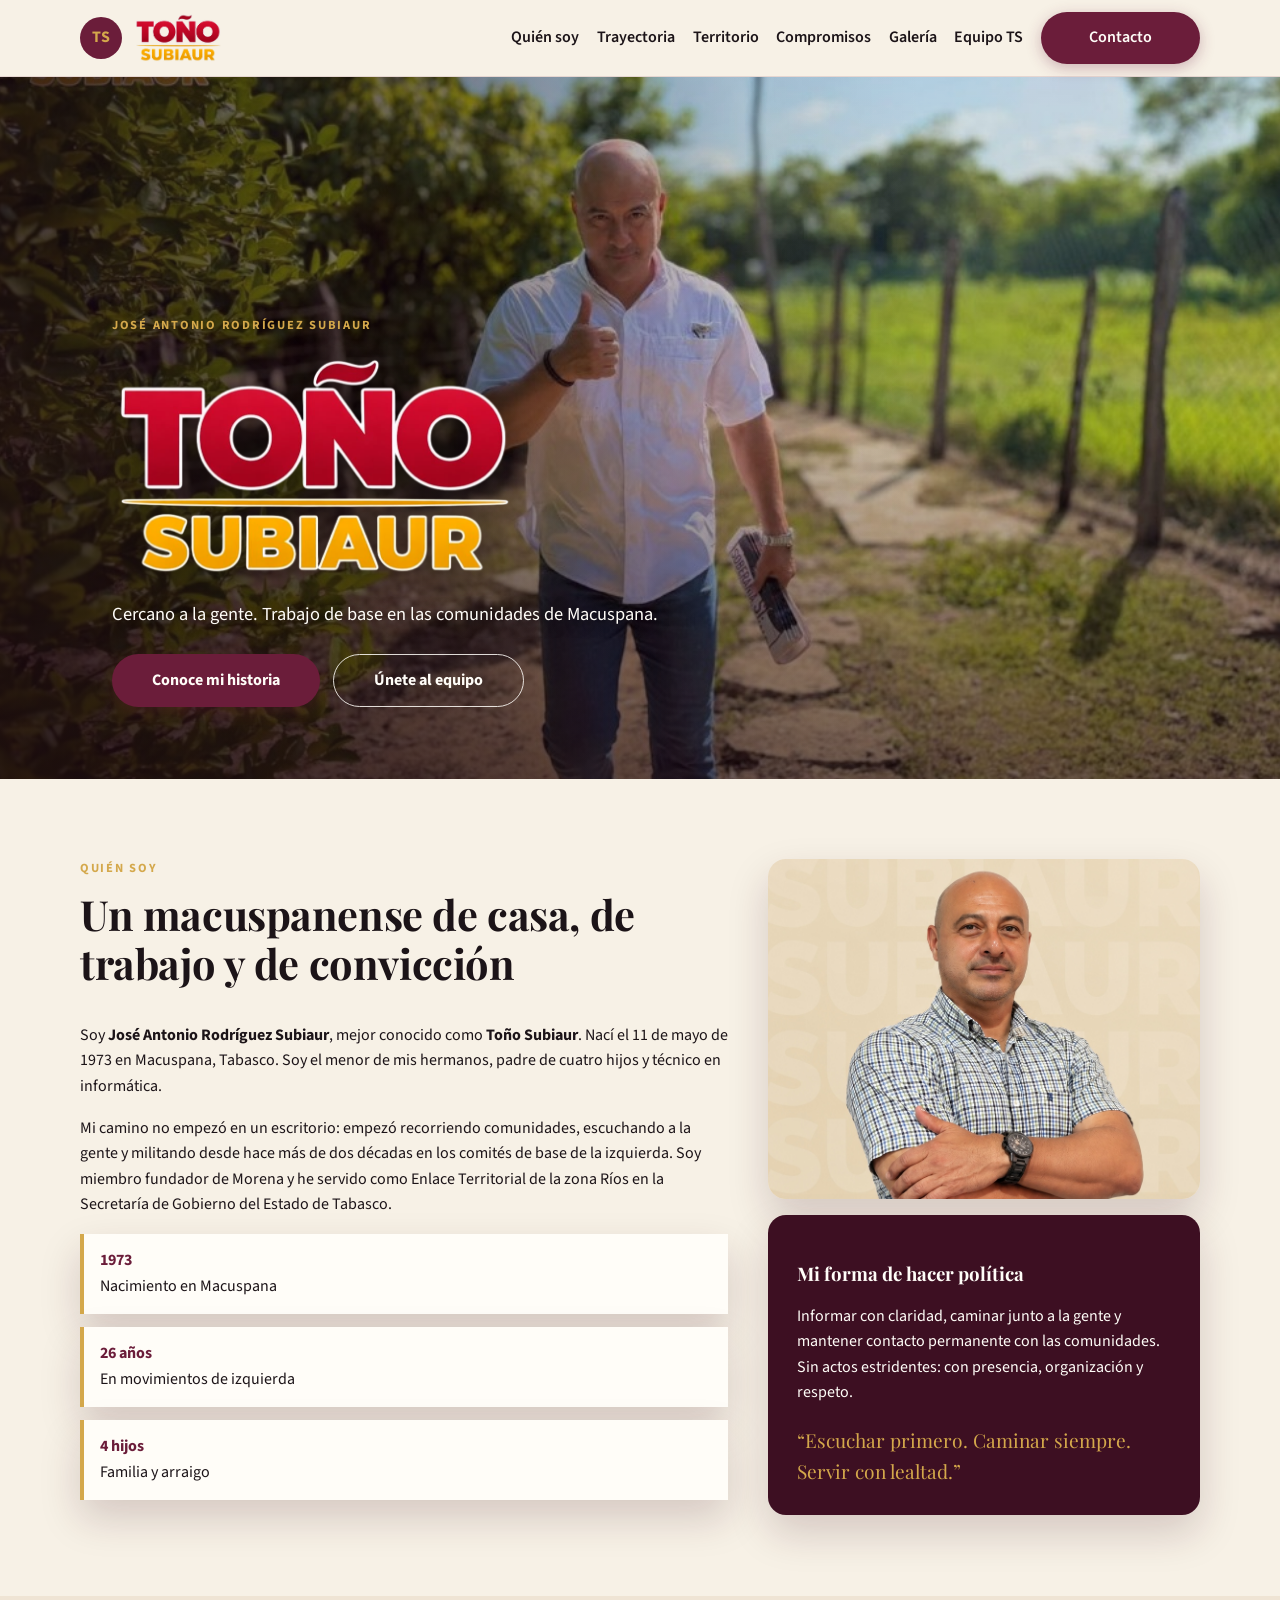
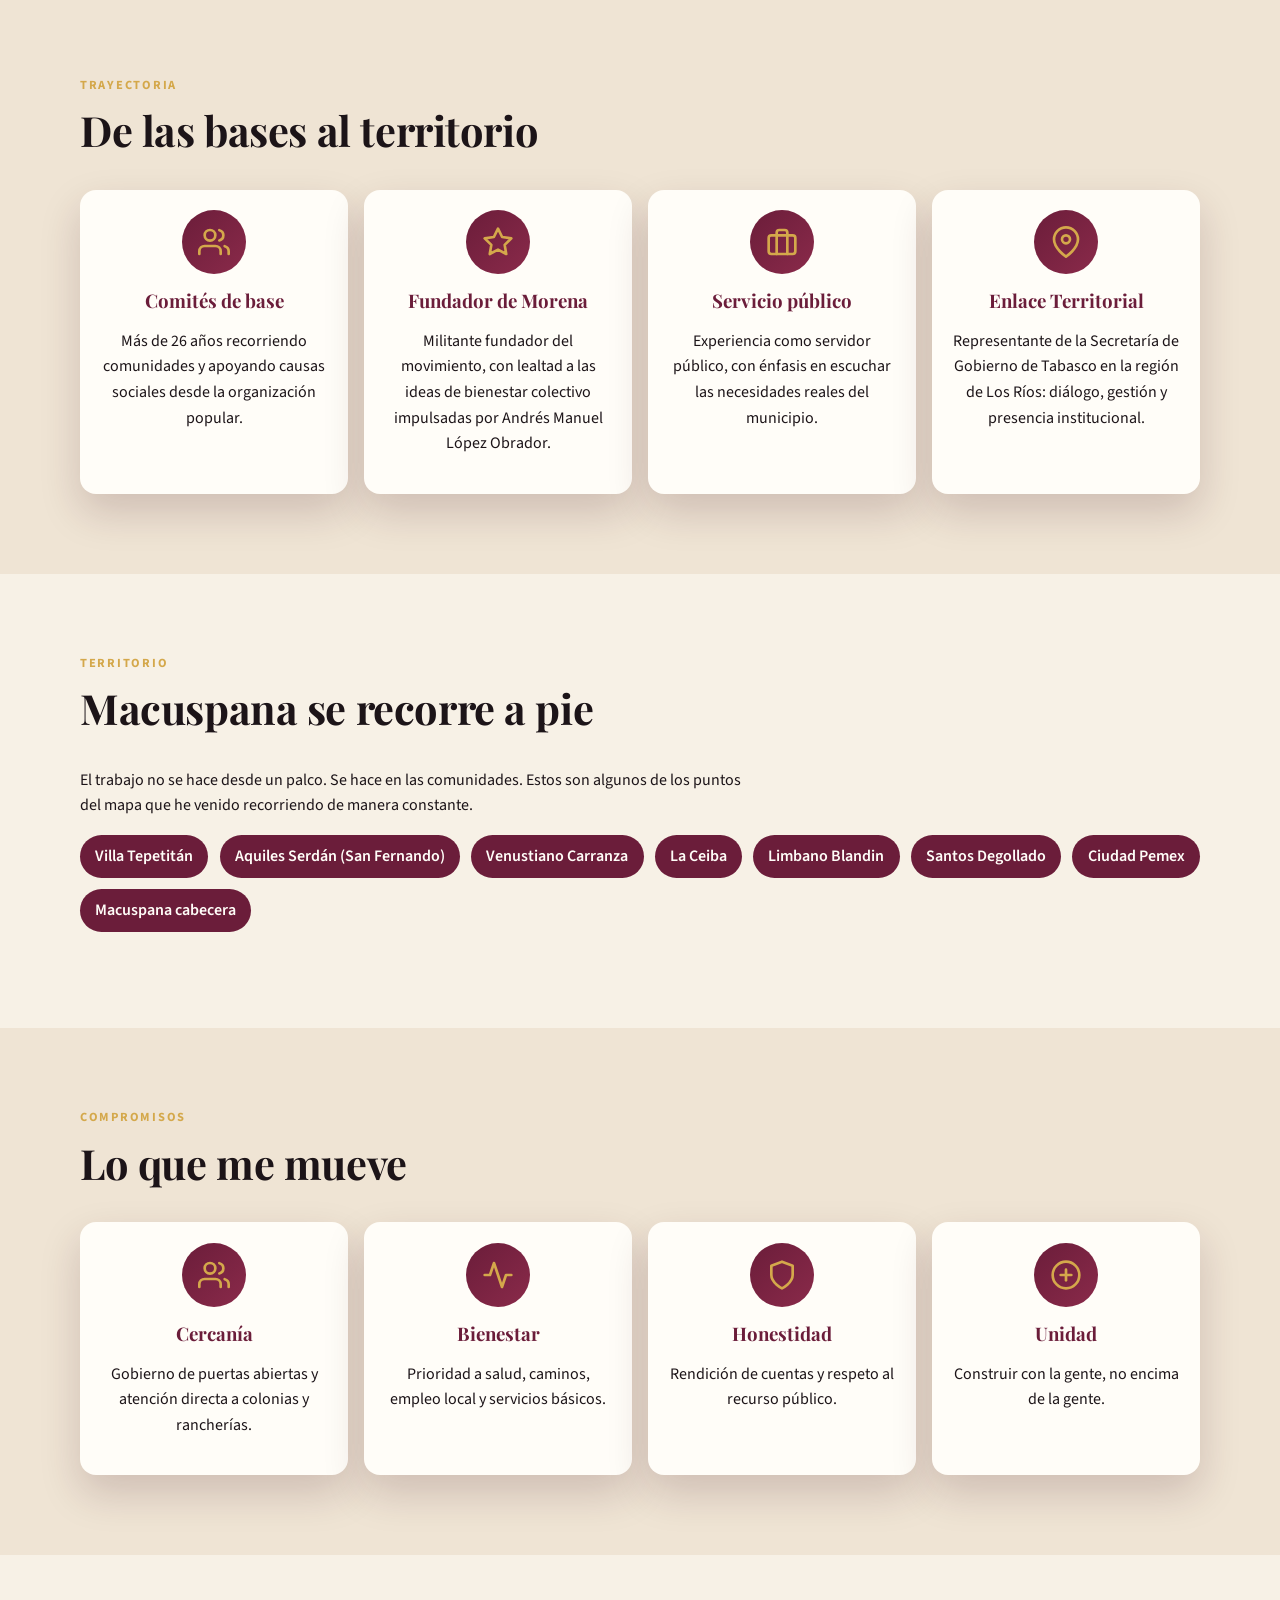
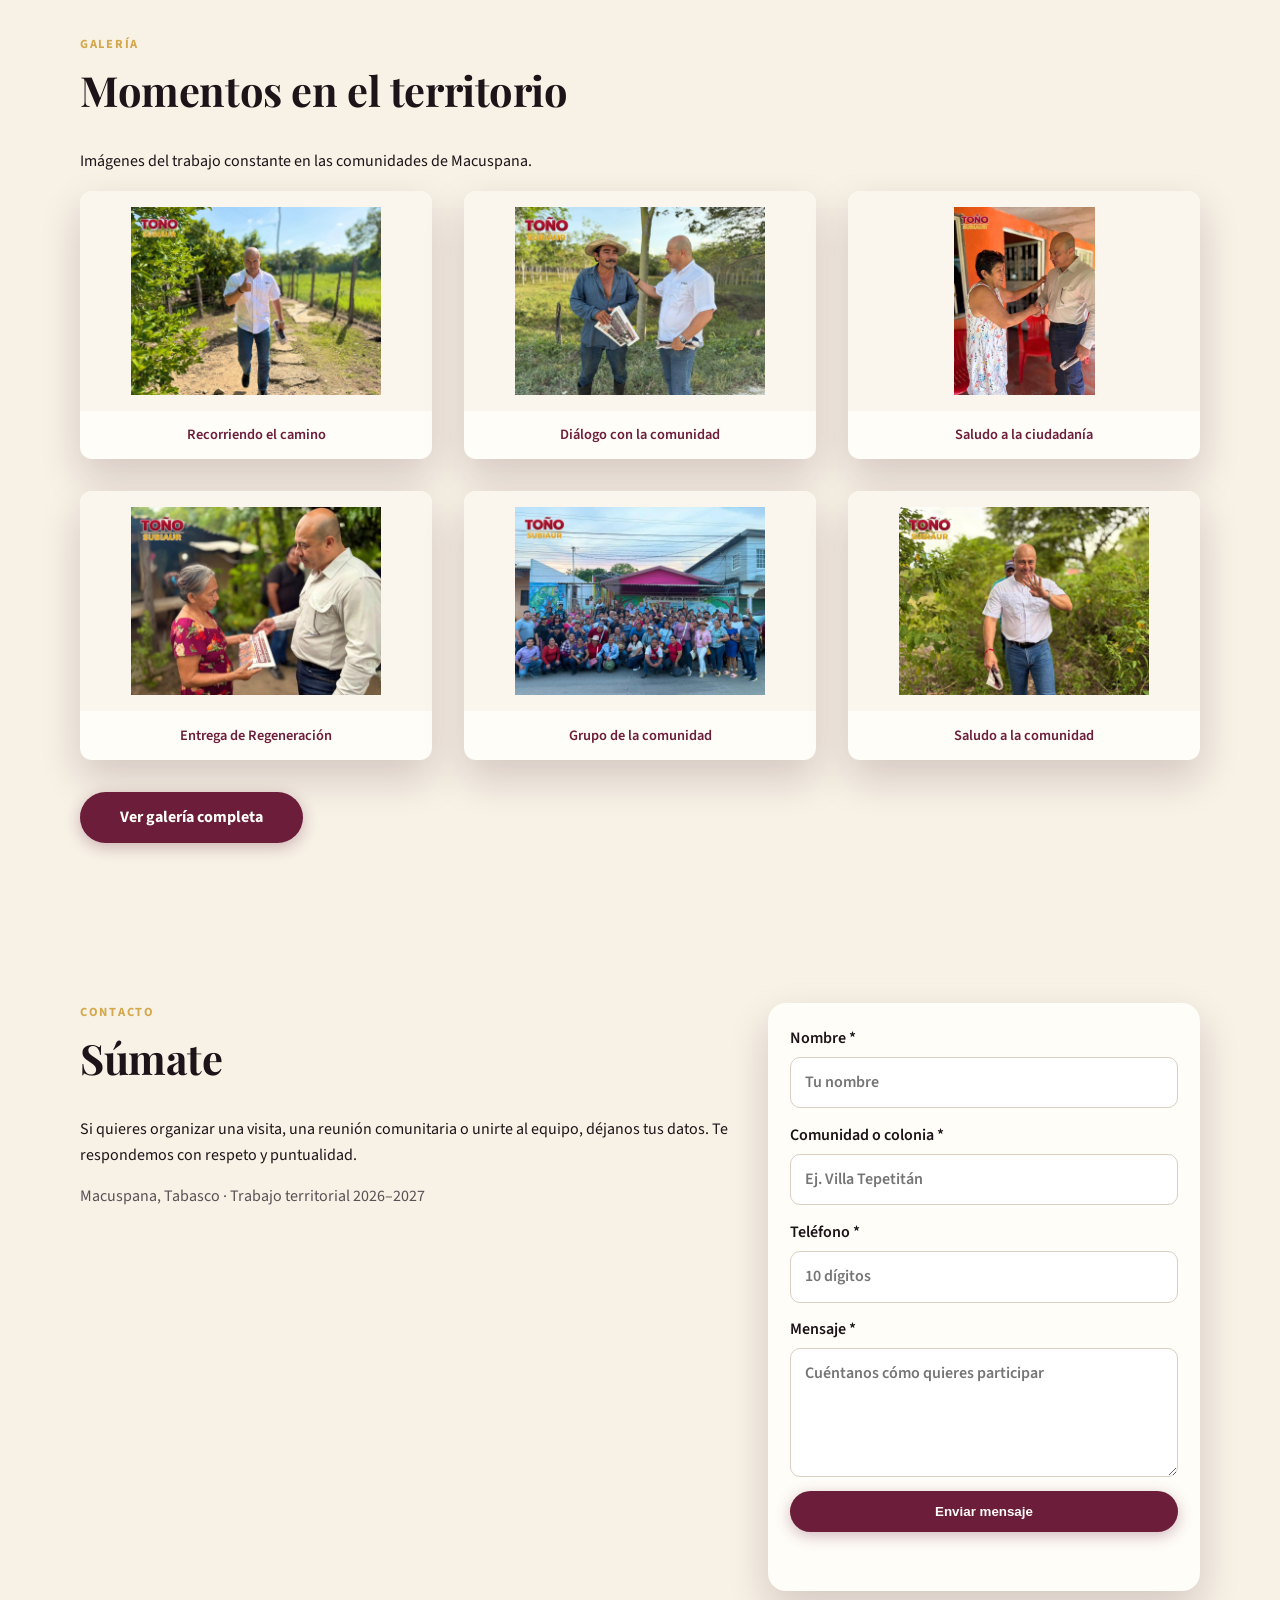
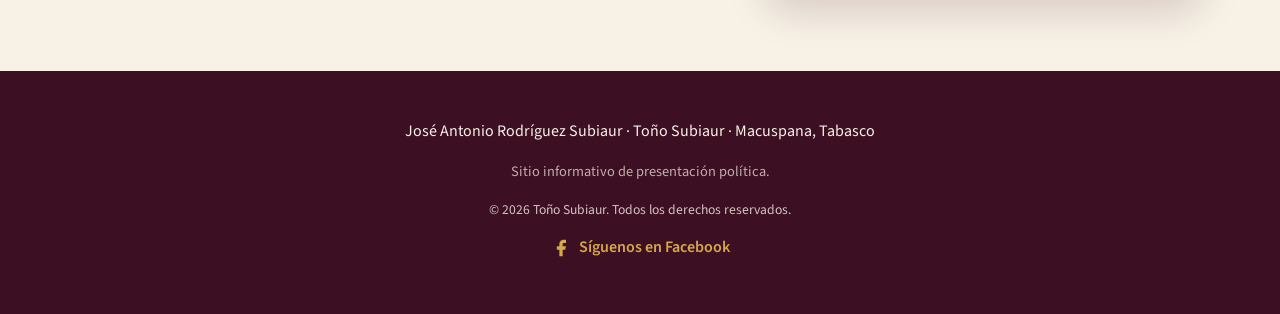
==== index.html @ cbe30190 "Primer commit" ====
<!DOCTYPE html>
<html lang="es">
  <head>
    <meta charset="UTF-8" />
    <meta name="viewport" content="width=device-width, initial-scale=1.0" />
    <title>Toño Subiaur | José Antonio Rodríguez Subiaur</title>
    <meta
      name="description"
      content="Sitio de José Antonio Rodríguez Subiaur, Toño Subiaur. Trabajo territorial en Macuspana, Tabasco."
    />
    <link rel="icon" type="image/png" href="img/logo-tono-subiaur.png" />
    <link rel="stylesheet" href="css/styles.css" />
    <link rel="preconnect" href="https://fonts.googleapis.com" />
    <link rel="preconnect" href="https://fonts.gstatic.com" crossorigin />
    <link
      href="https://fonts.googleapis.com/css2?family=Playfair+Display:wght@600;700&family=Source+Sans+3:wght@400;500;600;700&display=swap"
      rel="stylesheet"
    />
  </head>
  <body>
    <header class="site-header" id="inicio">
      <nav class="nav">
        <a class="brand" href="#inicio">
          <span class="brand-mark">TS</span>
          <span class="brand-text">
            <img src="img/logo-tono-subiaur.png" alt="Toño Subiaur" class="brand-logo" />
          </span>
        </a>
        <button class="nav-toggle" type="button" aria-label="Abrir menú" aria-expanded="false">
          <span></span>
          <span></span>
          <span></span>
        </button>
        <ul class="nav-links">
          <li><a href="#quien-soy">Quién soy</a></li>
          <li><a href="#trayectoria">Trayectoria</a></li>
          <li><a href="#territorio">Territorio</a></li>
          <li><a href="#compromisos">Compromisos</a></li>
          <li><a href="galeria.html">Galería</a></li>
          <li><a href="equipo.html">Equipo TS</a></li>
          <li><a class="btn-nav" href="#contacto">Contacto</a></li>
        </ul>
      </nav>
    </header>

    <section class="banner" aria-label="Banner principal">
      <img
        class="banner-image"
        src="img/banner-tono-subiaur.jpg"
        alt="Toño Subiaur con un ciudadano durante un recorrido en Macuspana"
      />
      <div class="banner-overlay"></div>
      <div class="banner-content fade-in">
        <p class="eyebrow">José Antonio Rodríguez Subiaur</p>
        <img src="img/logo-tono-subiaur.png" alt="Toño Subiaur" class="banner-logo" />
        <p class="banner-lead">
          Cercano a la gente. Trabajo de base en las comunidades de Macuspana.
        </p>
        <div class="banner-actions">
          <a class="btn primary" href="#quien-soy">Conoce mi historia</a>
          <a class="btn ghost" href="#contacto">Únete al equipo</a>
        </div>
      </div>
    </section>

    <main>
      <section class="section" id="quien-soy">
        <div class="container split fade-in">
          <div>
            <p class="eyebrow">Quién soy</p>
            <h2>Un macuspanense de casa, de trabajo y de convicción</h2>
            <p>
              Soy <strong>José Antonio Rodríguez Subiaur</strong>, mejor conocido
              como <strong>Toño Subiaur</strong>. Nací el 11 de mayo de 1973 en
              Macuspana, Tabasco. Soy el menor de mis hermanos, padre de cuatro
              hijos y técnico en informática.
            </p>
            <p>
              Mi camino no empezó en un escritorio: empezó recorriendo
              comunidades, escuchando a la gente y militando desde hace más de
              dos décadas en los comités de base de la izquierda. Soy miembro
              fundador de Morena y he servido como Enlace Territorial de la zona
              Ríos en la Secretaría de Gobierno del Estado de Tabasco.
            </p>
            <ul class="facts">
              <li><span>1973</span> Nacimiento en Macuspana</li>
              <li><span>26 años</span> En movimientos de izquierda</li>
              <li><span>4 hijos</span> Familia y arraigo</li>
            </ul>
          </div>
          <aside class="profile-side">
            <img
              class="portrait"
              src="img/tono-subiaur-retrato.jpg"
              alt="José Antonio Rodríguez Subiaur, Toño Subiaur"
            />
            <div class="card highlight">
              <h3>Mi forma de hacer política</h3>
              <p>
                Informar con claridad, caminar junto a la gente y mantener
                contacto permanente con las comunidades. Sin actos estridentes:
                con presencia, organización y respeto.
              </p>
              <blockquote>
                “Escuchar primero. Caminar siempre. Servir con lealtad.”
              </blockquote>
            </div>
          </aside>
        </div>
      </section>

      <section class="section alt" id="trayectoria">
        <div class="container fade-in">
          <p class="eyebrow">Trayectoria</p>
          <h2>De las bases al territorio</h2>
          <div class="timeline">
            <article>
              <div class="card-icon">
                <svg width="48" height="48" viewBox="0 0 24 24" fill="none" stroke="currentColor" stroke-width="2" stroke-linecap="round" stroke-linejoin="round">
                  <path d="M17 21v-2a4 4 0 0 0-4-4H5a4 4 0 0 0-4 4v2"></path>
                  <circle cx="9" cy="7" r="4"></circle>
                  <path d="M23 21v-2a4 4 0 0 0-3-3.87"></path>
                  <path d="M16 3.13a4 4 0 0 1 0 7.75"></path>
                </svg>
              </div>
              <h3>Comités de base</h3>
              <p>
                Más de 26 años recorriendo comunidades y apoyando causas
                sociales desde la organización popular.
              </p>
            </article>
            <article>
              <div class="card-icon">
                <svg width="48" height="48" viewBox="0 0 24 24" fill="none" stroke="currentColor" stroke-width="2" stroke-linecap="round" stroke-linejoin="round">
                  <path d="M12 2l3.09 6.26L22 9.27l-5 4.87 1.18 6.88L12 17.77l-6.18 3.25L7 14.14 2 9.27l6.91-1.01L12 2z"></path>
                </svg>
              </div>
              <h3>Fundador de Morena</h3>
              <p>
                Militante fundador del movimiento, con lealtad a las ideas de
                bienestar colectivo impulsadas por Andrés Manuel López Obrador.
              </p>
            </article>
            <article>
              <div class="card-icon">
                <svg width="48" height="48" viewBox="0 0 24 24" fill="none" stroke="currentColor" stroke-width="2" stroke-linecap="round" stroke-linejoin="round">
                  <rect x="2" y="7" width="20" height="14" rx="2" ry="2"></rect>
                  <path d="M16 21V5a2 2 0 0 0-2-2h-4a2 2 0 0 0-2 2v16"></path>
                </svg>
              </div>
              <h3>Servicio público</h3>
              <p>
                Experiencia como servidor público, con énfasis en escuchar las
                necesidades reales del municipio.
              </p>
            </article>
            <article>
              <div class="card-icon">
                <svg width="48" height="48" viewBox="0 0 24 24" fill="none" stroke="currentColor" stroke-width="2" stroke-linecap="round" stroke-linejoin="round">
                  <path d="M21 10c0 7-9 13-9 13s-9-6-9-13a9 9 0 0 1 18 0z"></path>
                  <circle cx="12" cy="10" r="3"></circle>
                </svg>
              </div>
              <h3>Enlace Territorial</h3>
              <p>
                Representante de la Secretaría de Gobierno de Tabasco en la
                región de Los Ríos: diálogo, gestión y presencia institucional.
              </p>
            </article>
          </div>
        </div>
      </section>

      <section class="section" id="territorio">
        <div class="container fade-in">
          <p class="eyebrow">Territorio</p>
          <h2>Macuspana se recorre a pie</h2>
          <p class="section-lead">
            El trabajo no se hace desde un palco. Se hace en las comunidades.
            Estos son algunos de los puntos del mapa que he venido recorriendo
            de manera constante.
          </p>
          <ul class="places" id="places"></ul>
        </div>
      </section>

      <section class="section alt" id="compromisos">
        <div class="container fade-in">
          <p class="eyebrow">Compromisos</p>
          <h2>Lo que me mueve</h2>
          <div class="cards">
            <article>
              <div class="card-icon">
                <svg width="48" height="48" viewBox="0 0 24 24" fill="none" stroke="currentColor" stroke-width="2" stroke-linecap="round" stroke-linejoin="round">
                  <path d="M17 21v-2a4 4 0 0 0-4-4H5a4 4 0 0 0-4 4v2"></path>
                  <circle cx="9" cy="7" r="4"></circle>
                  <path d="M23 21v-2a4 4 0 0 0-3-3.87"></path>
                  <path d="M16 3.13a4 4 0 0 1 0 7.75"></path>
                </svg>
              </div>
              <h3>Cercanía</h3>
              <p>Gobierno de puertas abiertas y atención directa a colonias y rancherías.</p>
            </article>
            <article>
              <div class="card-icon">
                <svg width="48" height="48" viewBox="0 0 24 24" fill="none" stroke="currentColor" stroke-width="2" stroke-linecap="round" stroke-linejoin="round">
                  <path d="M22 12h-4l-3 9L9 3l-3 9H2"></path>
                </svg>
              </div>
              <h3>Bienestar</h3>
              <p>Prioridad a salud, caminos, empleo local y servicios básicos.</p>
            </article>
            <article>
              <div class="card-icon">
                <svg width="48" height="48" viewBox="0 0 24 24" fill="none" stroke="currentColor" stroke-width="2" stroke-linecap="round" stroke-linejoin="round">
                  <path d="M12 22s8-4 8-10V5l-8-3-8 3v7c0 6 8 10 8 10z"></path>
                </svg>
              </div>
              <h3>Honestidad</h3>
              <p>Rendición de cuentas y respeto al recurso público.</p>
            </article>
            <article>
              <div class="card-icon">
                <svg width="48" height="48" viewBox="0 0 24 24" fill="none" stroke="currentColor" stroke-width="2" stroke-linecap="round" stroke-linejoin="round">
                  <circle cx="12" cy="12" r="10"></circle>
                  <path d="M12 8v8"></path>
                  <path d="M8 12h8"></path>
                </svg>
              </div>
              <h3>Unidad</h3>
              <p>Construir con la gente, no encima de la gente.</p>
            </article>
          </div>
        </div>
      </section>

      <section class="section" id="galeria">
        <div class="container fade-in">
          <p class="eyebrow">Galería</p>
          <h2>Momentos en el territorio</h2>
          <p class="section-lead">
            Imágenes del trabajo constante en las comunidades de Macuspana.
          </p>
          <div class="gallery-grid gallery-preview">
            <figure class="gallery-item">
              <img src="img/recorrido-camino.jpg" alt="Toño Subiaur recorriendo camino en comunidad" />
              <figcaption>Recorriendo el camino</figcaption>
            </figure>
            <figure class="gallery-item">
              <img src="img/dialogo-comunidad.jpg" alt="Toño Subiaur en diálogo con un ciudadano" />
              <figcaption>Diálogo con la comunidad</figcaption>
            </figure>
            <figure class="gallery-item">
              <img src="img/saludo-ciudadana.jpg" alt="Toño Subiaur saludando a una ciudadana" />
              <figcaption>Saludo a la ciudadanía</figcaption>
            </figure>
            <figure class="gallery-item">
              <img src="img/entrega-regeneracion.jpg" alt="Toño Subiaur entregando revista Regeneración" />
              <figcaption>Entrega de Regeneración</figcaption>
            </figure>
            <figure class="gallery-item">
              <img src="img/grupo-comunidad.jpg" alt="Grupo de la comunidad posando juntos" />
              <figcaption>Grupo de la comunidad</figcaption>
            </figure>
            <figure class="gallery-item">
              <img src="img/saludo-comunidad.jpg" alt="Toño Subiaur saludando a la comunidad" />
              <figcaption>Saludo a la comunidad</figcaption>
            </figure>
          </div>
          <a class="btn primary gallery-btn" href="galeria.html">Ver galería completa</a>
        </div>
      </section>

      <section class="section contact" id="contacto">
        <div class="container split">
          <div>
            <p class="eyebrow">Contacto</p>
            <h2>Súmate</h2>
            <p>
              Si quieres organizar una visita, una reunión comunitaria o unirte
              al equipo, déjanos tus datos. Te respondemos con respeto y
              puntualidad.
            </p>
            <p class="note">Macuspana, Tabasco · Trabajo territorial 2026–2027</p>
          </div>
          <form id="contact-form" action="https://formspree.io/f/xvkoebll" method="POST" novalidate>
            <label>
              Nombre *
              <input type="text" name="nombre" required placeholder="Tu nombre" />
            </label>
            <label>
              Comunidad o colonia *
              <input type="text" name="comunidad" required placeholder="Ej. Villa Tepetitán" />
            </label>
            <label>
              Teléfono *
              <input type="tel" name="telefono" required placeholder="10 dígitos" pattern="[0-9]{10}" maxlength="10" inputmode="numeric" />
            </label>
            <label>
              Mensaje *
              <textarea name="mensaje" rows="4" required placeholder="Cuéntanos cómo quieres participar"></textarea>
            </label>
            <button class="btn primary" type="submit">Enviar mensaje</button>
            <p class="form-status" role="status" aria-live="polite"></p>
          </form>
        </div>
      </section>
    </main>

    <footer class="site-footer">
      <div class="container">
        <p>
          José Antonio Rodríguez Subiaur · Toño Subiaur · Macuspana, Tabasco
        </p>
        <p class="fine">Sitio informativo de presentación política.</p>
        <p class="copyright">
          © 2026 Toño Subiaur. Todos los derechos reservados.
        </p>
        <p class="social-link">
          <a href="https://www.facebook.com/profile.php?id=61574526660898" target="_blank" rel="noopener noreferrer">
            <svg class="facebook-icon" width="20" height="20" viewBox="0 0 24 24" fill="currentColor">
              <path d="M18 2h-3a5 5 0 0 0-5 5v3H7v4h3v8h4v-8h3l1-4h-4V7a1 1 0 0 1 1-1h3z"></path>
            </svg>
            Síguenos en Facebook
          </a>
        </p>
      </div>
    </footer>

    <!-- Lightbox -->
    <div class="lightbox" id="lightbox">
      <div class="lightbox-modal">
        <button class="lightbox-close" aria-label="Cerrar">&times;</button>
        <img class="lightbox-content" id="lightbox-img" src="" alt="Imagen en grande" />
        <p class="lightbox-caption" id="lightbox-caption"></p>
      </div>
    </div>

    <script src="js/main.js"></script>
  </body>
</html>
---- css/styles.css ----
:root {
  --guinda: #6b1d3a;
  --guinda-deep: #3d0f22;
  --guinda-light: #8a2a4a;
  --gold: #d4a84b;
  --gold-light: #e8c070;
  --cream: #f7f1e6;
  --cream-light: #faf6ee;
  --ink: #1c1418;
  --muted: #5c4f55;
  --white: #fffdf8;
  --shadow: 0 18px 40px rgba(61, 15, 34, 0.18);
  --shadow-hover: 0 24px 50px rgba(61, 15, 34, 0.25);
}

* {
  box-sizing: border-box;
}

html {
  scroll-behavior: smooth;
  scroll-padding-top: 88px;
}

body {
  margin: 0;
  font-family: "Source Sans 3", sans-serif;
  color: var(--ink);
  background: var(--cream);
  line-height: 1.6;
}

.fade-in {
  opacity: 0;
  transform: translateY(30px);
  transition: opacity 0.8s ease, transform 0.8s ease;
}

.fade-in.visible {
  opacity: 1;
  transform: translateY(0);
}

html {
  scroll-behavior: smooth;
  scroll-padding-top: 88px;
}

body {
  margin: 0;
  font-family: "Source Sans 3", sans-serif;
  color: var(--ink);
  background: var(--cream);
}

img {
  max-width: 100%;
  display: block;
}

a {
  color: inherit;
  text-decoration: none;
  transition: color 0.3s ease;
}

h1,
h2,
h3,
.brand-text strong {
  font-family: "Playfair Display", serif;
  line-height: 1.2;
}

h1 {
  letter-spacing: -0.02em;
}

h2 {
  letter-spacing: -0.01em;
}

.container {
  width: min(1120px, calc(100% - 2rem));
  margin: 0 auto;
}

.site-header {
  position: sticky;
  top: 0;
  z-index: 20;
  background: rgba(247, 241, 230, 0.92);
  backdrop-filter: blur(10px);
  border-bottom: 1px solid rgba(107, 29, 58, 0.12);
}

.nav {
  width: min(1120px, calc(100% - 2rem));
  margin: 0 auto;
  display: flex;
  align-items: center;
  justify-content: space-between;
  min-height: 76px;
}

.brand {
  display: flex;
  align-items: center;
  gap: 0.75rem;
}

.brand-mark {
  width: 42px;
  height: 42px;
  display: grid;
  place-items: center;
  background: var(--guinda);
  color: var(--gold);
  font-weight: 700;
  border-radius: 50%;
}

.brand-text {
  display: flex;
  flex-direction: column;
  line-height: 1.1;
}

.brand-text small {
  color: var(--muted);
  font-size: 0.78rem;
}

.brand-logo {
  max-height: 50px;
  width: auto;
  display: block;
  margin: 0;
  padding: 0;
  object-fit: contain;
}

.nav-links {
  display: flex;
  gap: 1.1rem;
  list-style: none;
  margin: 0;
  padding: 0;
  align-items: center;
}

.nav-links a {
  font-weight: 600;
  position: relative;
  padding: 0.3rem 0;
}

.nav-links a::after {
  content: '';
  position: absolute;
  bottom: 0;
  left: 0;
  width: 0;
  height: 2px;
  background: var(--guinda);
  transition: width 0.3s ease;
}

.nav-links a:hover::after {
  width: 100%;
}

.btn-nav,
.btn {
  display: inline-flex;
  align-items: center;
  justify-content: center;
  border: 0;
  cursor: pointer;
  border-radius: 999px;
  padding: 0.8rem 2.5rem;
  font-weight: 700;
  transition: all 0.3s ease;
  position: relative;
  overflow: hidden;
}

.btn-nav {
  padding: 0.8rem 3rem !important;
}

.btn-nav,
.btn.primary {
  background: var(--guinda);
  color: var(--white);
  text-shadow: none;
  box-shadow: 0 4px 15px rgba(107, 29, 58, 0.3);
}

.btn-nav:hover,
.btn.primary:hover {
  background: var(--guinda-light);
  transform: translateY(-2px);
  box-shadow: 0 6px 20px rgba(107, 29, 58, 0.4);
}

.btn.ghost {
  background: transparent;
  color: var(--white);
  border: 1px solid rgba(255, 253, 248, 0.85);
  text-shadow: none;
}

.btn.ghost:hover {
  background: rgba(255, 253, 248, 0.15);
  border-color: var(--white);
  transform: translateY(-2px);
}

.nav-toggle {
  display: none;
  width: 42px;
  height: 42px;
  border: 0;
  background: transparent;
  padding: 8px;
}

.nav-toggle span {
  display: block;
  height: 2px;
  background: var(--guinda);
  margin: 6px 0;
}

.banner {
  position: relative;
  min-height: 78vh;
  display: grid;
  place-items: end start;
  overflow: hidden;
  color: var(--white);
}

.banner-image {
  position: absolute;
  inset: 0;
  width: 100%;
  height: 100%;
  object-fit: cover;
  object-position: 62% center;
  transform: scale(1.05);
  transition: transform 10s ease;
}

.banner:hover .banner-image {
  transform: scale(1);
}

.banner-image {
  position: absolute;
  inset: 0;
  width: 100%;
  height: 100%;
  object-fit: cover;
  object-position: 62% center;
}

.banner-overlay {
  position: absolute;
  inset: 0;
  background:
    linear-gradient(
      90deg,
      rgba(24, 6, 14, 0.78) 0%,
      rgba(24, 6, 14, 0.42) 34%,
      rgba(24, 6, 14, 0.08) 58%,
      transparent 72%
    ),
    linear-gradient(
      180deg,
      rgba(24, 6, 14, 0.12) 0%,
      rgba(24, 6, 14, 0.2) 48%,
      rgba(24, 6, 14, 0.62) 100%
    );
}

.banner-content {
  position: relative;
  z-index: 1;
  padding: 4rem 2rem 4.5rem;
  width: min(1120px, 100%);
  margin: 0 auto;
  max-width: 40rem;
  margin-left: max(1rem, calc((100% - 1120px) / 2));
  text-shadow: 0 2px 16px rgba(0, 0, 0, 0.55);
}

.eyebrow {
  letter-spacing: 0.14em;
  text-transform: uppercase;
  font-size: 0.78rem;
  font-weight: 700;
  color: var(--gold);
  margin: 0 0 0.6rem;
}

.banner h1 {
  margin: 0;
  font-size: clamp(2.8rem, 7vw, 5.6rem);
  line-height: 0.95;
}

.banner-logo {
  max-width: 70%;
  height: auto;
  margin: 1rem 0;
  filter: drop-shadow(0 4px 20px rgba(0, 0, 0, 0.4));
  animation: logoGlow 3s ease-in-out infinite alternate;
}

@keyframes logoGlow {
  from {
    filter: drop-shadow(0 4px 20px rgba(0, 0, 0, 0.4));
  }
  to {
    filter: drop-shadow(0 6px 30px rgba(212, 168, 75, 0.3));
  }
}

.banner-lead {
  max-width: 36rem;
  font-size: 1.15rem;
}

.banner-actions {
  display: flex;
  gap: 0.8rem;
  flex-wrap: wrap;
  margin-top: 1.5rem;
}

.section {
  padding: 5rem 0;
}

.section.alt {
  background: #efe4d4;
}

.section h2 {
  margin-top: 0;
  font-size: clamp(1.8rem, 4vw, 2.6rem);
}

.section h1 {
  margin-top: 0;
  font-size: clamp(2.2rem, 5vw, 3.4rem);
}

.split {
  display: grid;
  grid-template-columns: 1.2fr 0.8fr;
  gap: 2.5rem;
  align-items: start;
}

.facts {
  list-style: none;
  padding: 0;
  display: grid;
  gap: 0.8rem;
}

.facts li {
  background: var(--white);
  padding: 0.9rem 1rem;
  border-left: 4px solid var(--gold);
  box-shadow: var(--shadow);
  transition: all 0.3s ease;
}

.facts li:hover {
  transform: translateX(5px);
  box-shadow: var(--shadow-hover);
}

.facts span {
  display: block;
  color: var(--guinda);
  font-weight: 700;
}

.profile-side {
  display: grid;
  gap: 1rem;
}

.portrait {
  width: 100%;
  height: 340px;
  object-fit: cover;
  object-position: center center;
  border-radius: 18px;
  box-shadow: var(--shadow);
  transition: all 0.4s ease;
}

.portrait:hover {
  transform: scale(1.02);
  box-shadow: var(--shadow-hover);
}

.card.highlight {
  background: var(--guinda-deep);
  color: var(--white);
  padding: 1.8rem;
  border-radius: 18px;
  box-shadow: var(--shadow);
  transition: all 0.3s ease;
}

.card.highlight:hover {
  transform: translateY(-3px);
  box-shadow: var(--shadow-hover);
}

.card.highlight blockquote {
  margin: 1.2rem 0 0;
  font-family: "Playfair Display", serif;
  font-size: 1.2rem;
  color: var(--gold);
}

.timeline,
.cards {
  display: grid;
  grid-template-columns: repeat(4, 1fr);
  gap: 1rem;
}

.timeline article {
  text-align: center;
}

.timeline article,
.cards article {
  background: var(--white);
  padding: 1.3rem;
  border-radius: 16px;
  box-shadow: var(--shadow);
  transition: all 0.3s ease;
  text-align: center;
}

.timeline article:hover,
.cards article:hover {
  transform: translateY(-5px);
  box-shadow: var(--shadow-hover);
}

.timeline article h3,
.cards article h3 {
  color: var(--guinda);
  margin-top: 0;
  margin-bottom: 0.5rem;
}

.card-icon {
  display: flex;
  align-items: center;
  justify-content: center;
  width: 64px;
  height: 64px;
  margin: 0 auto 1rem;
  background: linear-gradient(135deg, var(--guinda), var(--guinda-light));
  border-radius: 50%;
  color: var(--gold);
}

.card-icon svg {
  width: 32px;
  height: 32px;
}

.section-lead {
  max-width: 42rem;
}

.places {
  list-style: none;
  padding: 0;
  display: flex;
  flex-wrap: wrap;
  gap: 0.7rem;
}

.places li {
  background: var(--guinda);
  color: var(--white);
  padding: 0.55rem 0.95rem;
  border-radius: 999px;
  font-weight: 600;
  transition: all 0.3s ease;
  cursor: default;
}

.places li:hover {
  background: var(--guinda-light);
  transform: scale(1.05);
  box-shadow: 0 4px 12px rgba(107, 29, 58, 0.3);
}

.contact form {
  display: grid;
  gap: 0.9rem;
  background: var(--white);
  padding: 1.4rem;
  border-radius: 18px;
  box-shadow: var(--shadow);
  transition: all 0.3s ease;
}

.contact form:hover {
  box-shadow: var(--shadow-hover);
}

label {
  display: grid;
  gap: 0.35rem;
  font-weight: 600;
}

input,
textarea {
  font: inherit;
  padding: 0.75rem 0.85rem;
  border: 1px solid #d9cfc3;
  border-radius: 10px;
  background: #fff;
  transition: all 0.3s ease;
}

input:focus,
textarea:focus {
  outline: none;
  border-color: var(--guinda);
  box-shadow: 0 0 0 3px rgba(107, 29, 58, 0.1);
}

input:valid,
textarea:valid {
  border-color: #4caf50;
}

input:invalid:not(:placeholder-shown),
textarea:invalid:not(:placeholder-shown) {
  border-color: #f44336;
}

.form-status {
  min-height: 1.4em;
  margin: 0;
  color: var(--guinda);
  font-weight: 600;
  animation: fadeIn 0.3s ease;
}

@keyframes fadeIn {
  from {
    opacity: 0;
    transform: translateY(-10px);
  }
  to {
    opacity: 1;
    transform: translateY(0);
  }
}

.note {
  color: var(--muted);
}

.site-footer {
  background: var(--guinda-deep);
  color: var(--cream);
  padding: 2rem 0;
  text-align: center;
}

.fine {
  opacity: 0.7;
  font-size: 0.9rem;
}

.copyright {
  margin-top: 1rem;
  font-size: 0.85rem;
  opacity: 0.8;
}

.social-link {
  margin-top: 0.8rem;
}

.social-link a {
  color: var(--gold);
  text-decoration: none;
  font-weight: 600;
  transition: color 0.3s ease;
  display: inline-flex;
  align-items: center;
  gap: 0.5rem;
}

.facebook-icon {
  width: 20px;
  height: 20px;
}

.social-link a:hover {
  color: var(--gold-light);
  text-decoration: underline;
}

.gallery-grid {
  display: grid;
  grid-template-columns: repeat(auto-fill, minmax(200px, 1fr));
  gap: 1rem;
}

.gallery-preview {
  display: grid;
  grid-template-columns: repeat(auto-fit, minmax(140px, 1fr));
  gap: 1rem;
}

@media (min-width: 600px) {
  .gallery-preview {
    grid-template-columns: repeat(auto-fit, minmax(180px, 1fr));
    gap: 1.5rem;
  }
}

@media (min-width: 900px) {
  .gallery-preview {
    grid-template-columns: repeat(auto-fit, minmax(220px, 1fr));
    gap: 2rem;
  }
}

@media (min-width: 600px) {
  .gallery-grid {
    grid-template-columns: repeat(auto-fill, minmax(250px, 1fr));
    gap: 1.5rem;
  }
}

@media (min-width: 900px) {
  .gallery-grid {
    grid-template-columns: repeat(auto-fill, minmax(300px, 1fr));
    gap: 2rem;
  }
}

.gallery-item {
  background: var(--white);
  border-radius: 12px;
  overflow: hidden;
  box-shadow: var(--shadow);
  margin: 0;
  transition: all 0.3s ease;
}

.gallery-item:hover {
  transform: translateY(-5px);
  box-shadow: var(--shadow-hover);
}

.gallery-item img {
  width: 100%;
  height: 180px;
  object-fit: contain;
  object-position: center;
  background: var(--cream-light);
  transition: transform 0.3s ease;
  cursor: pointer;
  padding: 0.5rem;
}

@media (min-width: 600px) {
  .gallery-item img {
    height: 200px;
    padding: 0.8rem;
  }
}

@media (min-width: 900px) {
  .gallery-item img {
    height: 220px;
    padding: 1rem;
  }
}

.gallery-item:hover img {
  transform: scale(1.05);
}

.gallery-item figcaption {
  padding: 0.8rem;
  font-weight: 600;
  color: var(--guinda);
  text-align: center;
  font-size: 0.9rem;
}

.gallery-btn {
  margin-top: 2rem;
}

.construction-message {
  text-align: center;
  padding: 4rem 2rem;
  background: var(--white);
  border-radius: 24px;
  box-shadow: var(--shadow);
  max-width: 600px;
  margin: 0 auto;
}

.construction-icon {
  color: var(--guinda);
  margin-bottom: 2rem;
  animation: pulse 2s ease-in-out infinite;
}

@keyframes pulse {
  0%, 100% {
    transform: scale(1);
    opacity: 1;
  }
  50% {
    transform: scale(1.1);
    opacity: 0.8;
  }
}

.construction-message h2 {
  color: var(--guinda);
  margin-bottom: 1.5rem;
  font-size: clamp(1.5rem, 4vw, 2rem);
}

.construction-message p {
  color: var(--muted);
  line-height: 1.6;
  margin-bottom: 2rem;
}

/* Lightbox styles */
.lightbox {
  display: none;
  position: fixed;
  z-index: 1000;
  left: 0;
  top: 0;
  width: 100%;
  height: 100%;
  background: rgba(0, 0, 0, 0.85);
  backdrop-filter: blur(3px);
  animation: fadeIn 0.3s ease;
}

.lightbox.active {
  display: flex;
  align-items: center;
  justify-content: center;
}

.lightbox-modal {
  position: relative;
  max-width: 90%;
  max-height: 85%;
  background: var(--white);
  border-radius: 16px;
  padding: 1rem;
  box-shadow: 0 25px 70px rgba(0, 0, 0, 0.4);
  animation: modalSlideIn 0.3s ease;
}

@media (min-width: 600px) {
  .lightbox-modal {
    max-width: 80%;
    max-height: 80%;
    padding: 1.5rem;
  }
}

@media (min-width: 900px) {
  .lightbox-modal {
    max-width: 70%;
    max-height: 75%;
    padding: 2rem;
  }
}

.lightbox-content {
  max-width: 100%;
  max-height: 70vh;
  object-fit: contain;
  border-radius: 8px;
  display: block;
}

@media (min-width: 600px) {
  .lightbox-content {
    max-height: 60vh;
  }
}

.lightbox-caption {
  text-align: center;
  margin-top: 1rem;
  font-weight: 600;
  color: var(--guinda);
  font-size: 1rem;
}

.lightbox-close {
  position: absolute;
  top: -15px;
  right: -15px;
  width: 40px;
  height: 40px;
  background: var(--guinda);
  color: white;
  font-size: 24px;
  cursor: pointer;
  z-index: 1001;
  border: none;
  border-radius: 50%;
  display: flex;
  align-items: center;
  justify-content: center;
  transition: all 0.3s ease;
  box-shadow: 0 4px 12px rgba(107, 29, 58, 0.4);
}

.lightbox-close:hover {
  background: var(--guinda-light);
  transform: scale(1.1);
  box-shadow: 0 6px 16px rgba(107, 29, 58, 0.5);
}

@keyframes modalSlideIn {
  from {
    transform: translateY(-50px) scale(0.9);
    opacity: 0;
  }
  to {
    transform: translateY(0) scale(1);
    opacity: 1;
  }
}

@media (max-width: 900px) {
  .nav-toggle {
    display: block;
  }

  .nav-links {
    position: absolute;
    top: 76px;
    right: 1rem;
    left: 1rem;
    background: var(--white);
    flex-direction: column;
    padding: 1rem;
    border-radius: 14px;
    box-shadow: var(--shadow);
    display: flex;
    opacity: 0;
    transform: translateY(-20px) scale(0.95);
    pointer-events: none;
    transition: all 0.4s cubic-bezier(0.4, 0, 0.2, 1);
  }

  .nav-links.open {
    opacity: 1;
    transform: translateY(0) scale(1);
    pointer-events: auto;
  }

  .nav-links li {
    opacity: 0;
    transform: translateX(20px);
    transition: all 0.3s ease;
  }

  .nav-links.open li {
    opacity: 1;
    transform: translateX(0);
  }

  .nav-links.open li:nth-child(1) {
    transition-delay: 0.1s;
  }

  .nav-links.open li:nth-child(2) {
    transition-delay: 0.15s;
  }

  .nav-links.open li:nth-child(3) {
    transition-delay: 0.2s;
  }

  .nav-links.open li:nth-child(4) {
    transition-delay: 0.25s;
  }

  .nav-links.open li:nth-child(5) {
    transition-delay: 0.3s;
  }

  .nav-links.open li:nth-child(6) {
    transition-delay: 0.35s;
  }

  .nav-links.open li:nth-child(7) {
    transition-delay: 0.4s;
  }

  .split,
  .timeline,
  .cards {
    grid-template-columns: 1fr;
  }

  .banner {
    min-height: 70vh;
  }

  .banner-overlay {
    background:
      linear-gradient(
        90deg,
        rgba(24, 6, 14, 0.82) 0%,
        rgba(24, 6, 14, 0.5) 40%,
        rgba(24, 6, 14, 0.18) 70%
      ),
      linear-gradient(
        180deg,
        rgba(24, 6, 14, 0.2) 0%,
        rgba(24, 6, 14, 0.55) 100%
      );
  }

  .banner-content {
    max-width: 100%;
    margin-left: 0;
  }
}
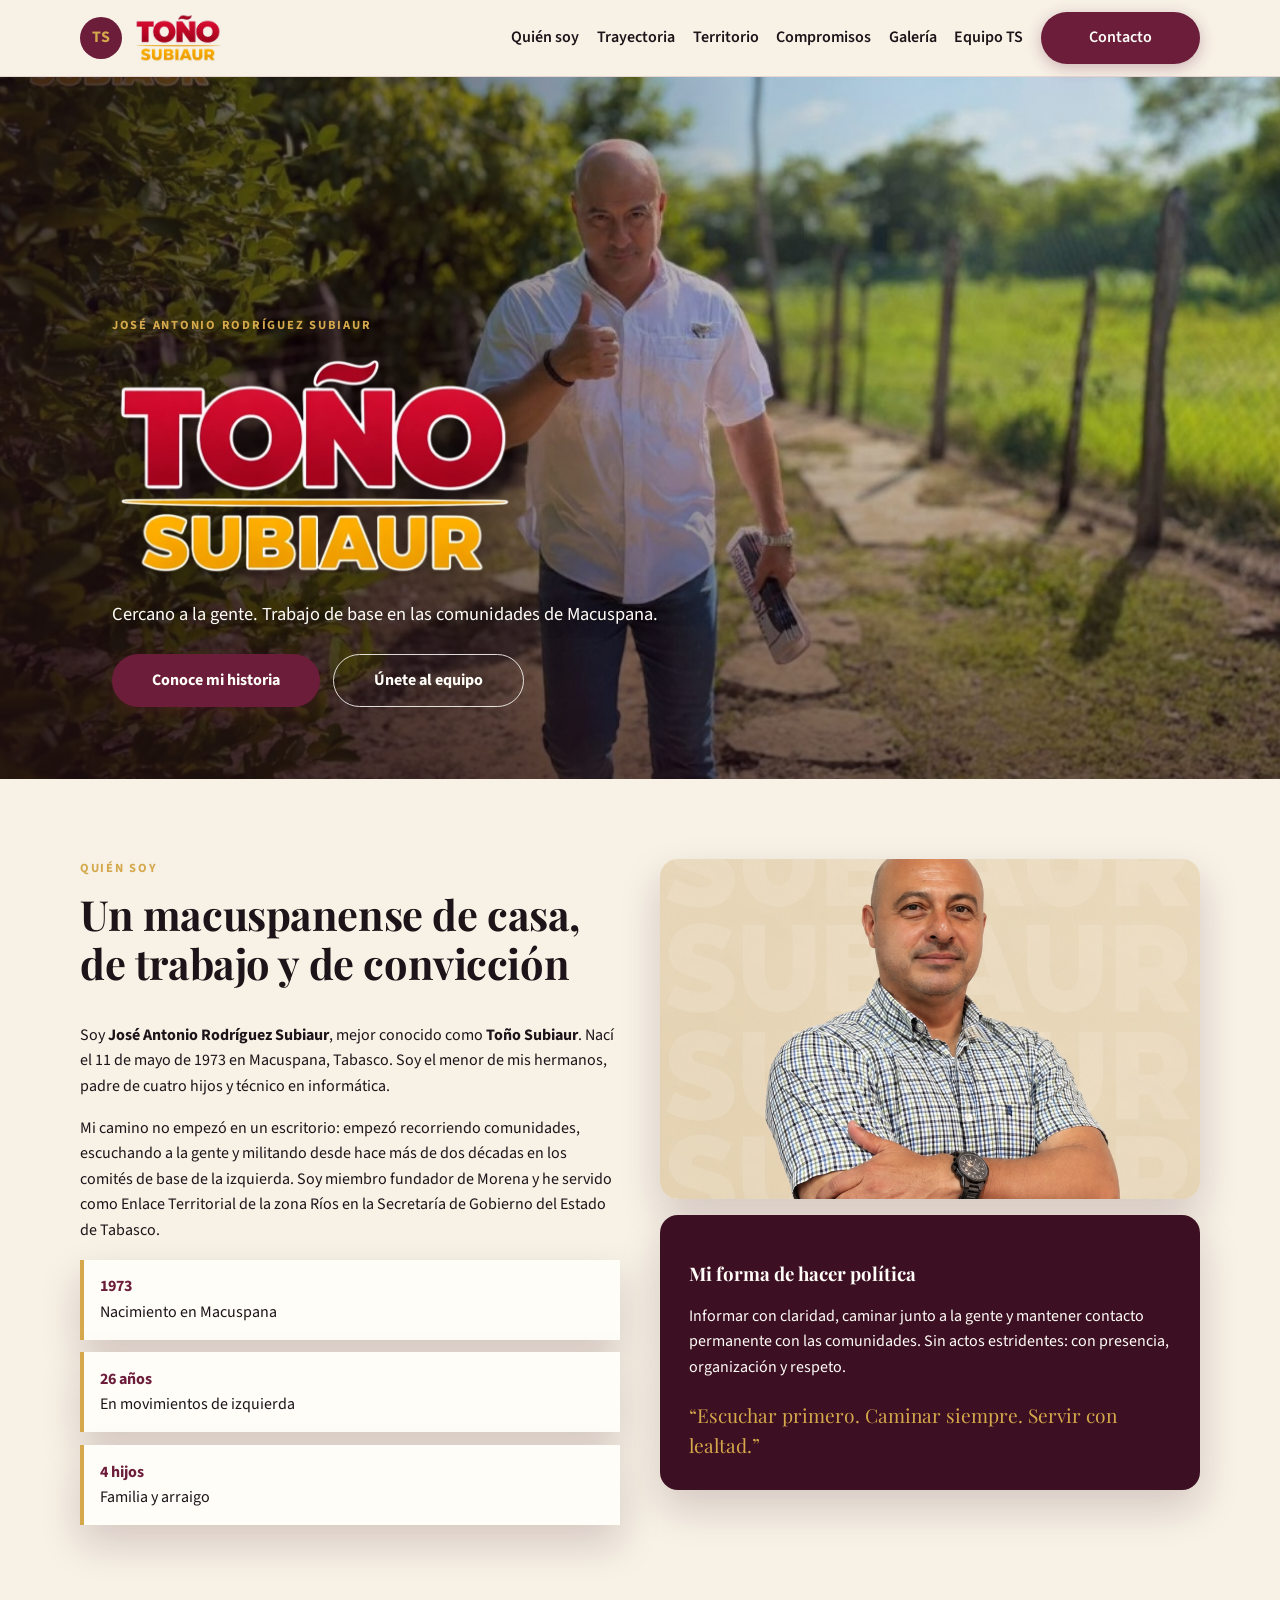
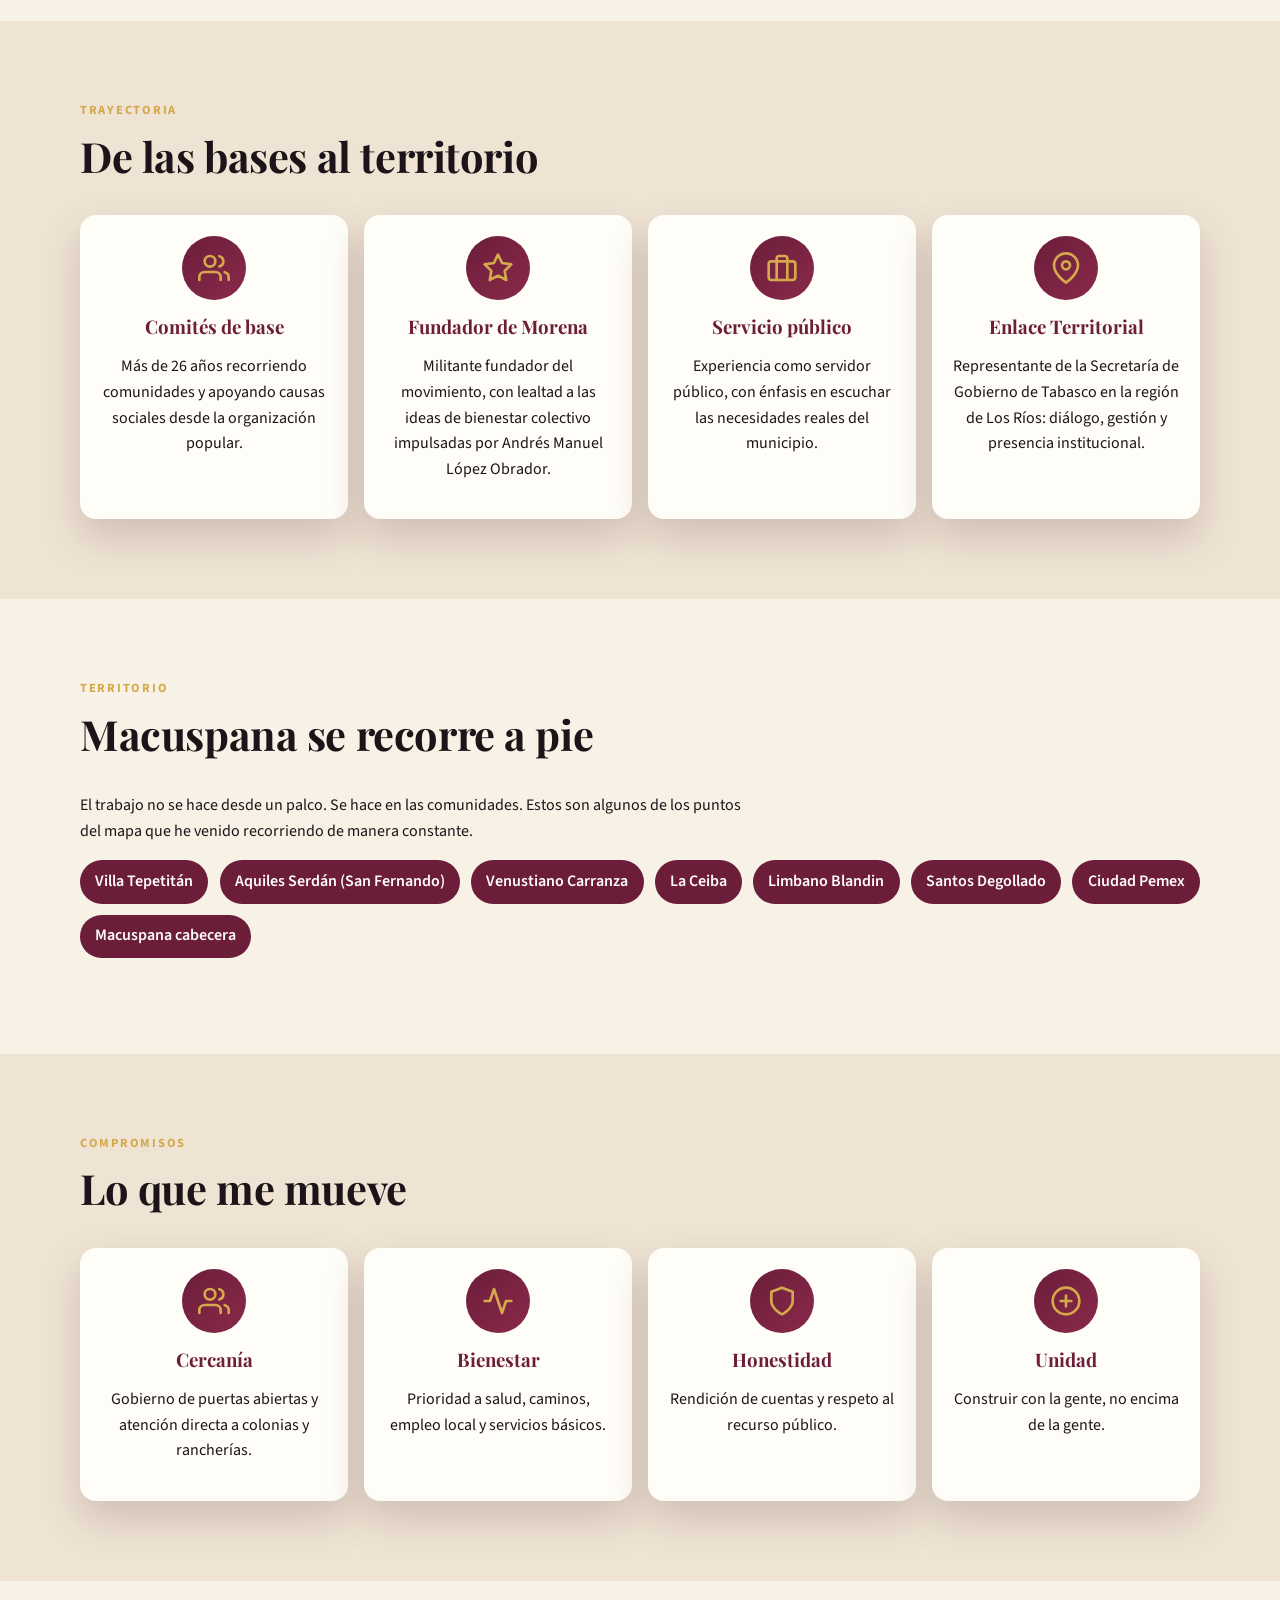
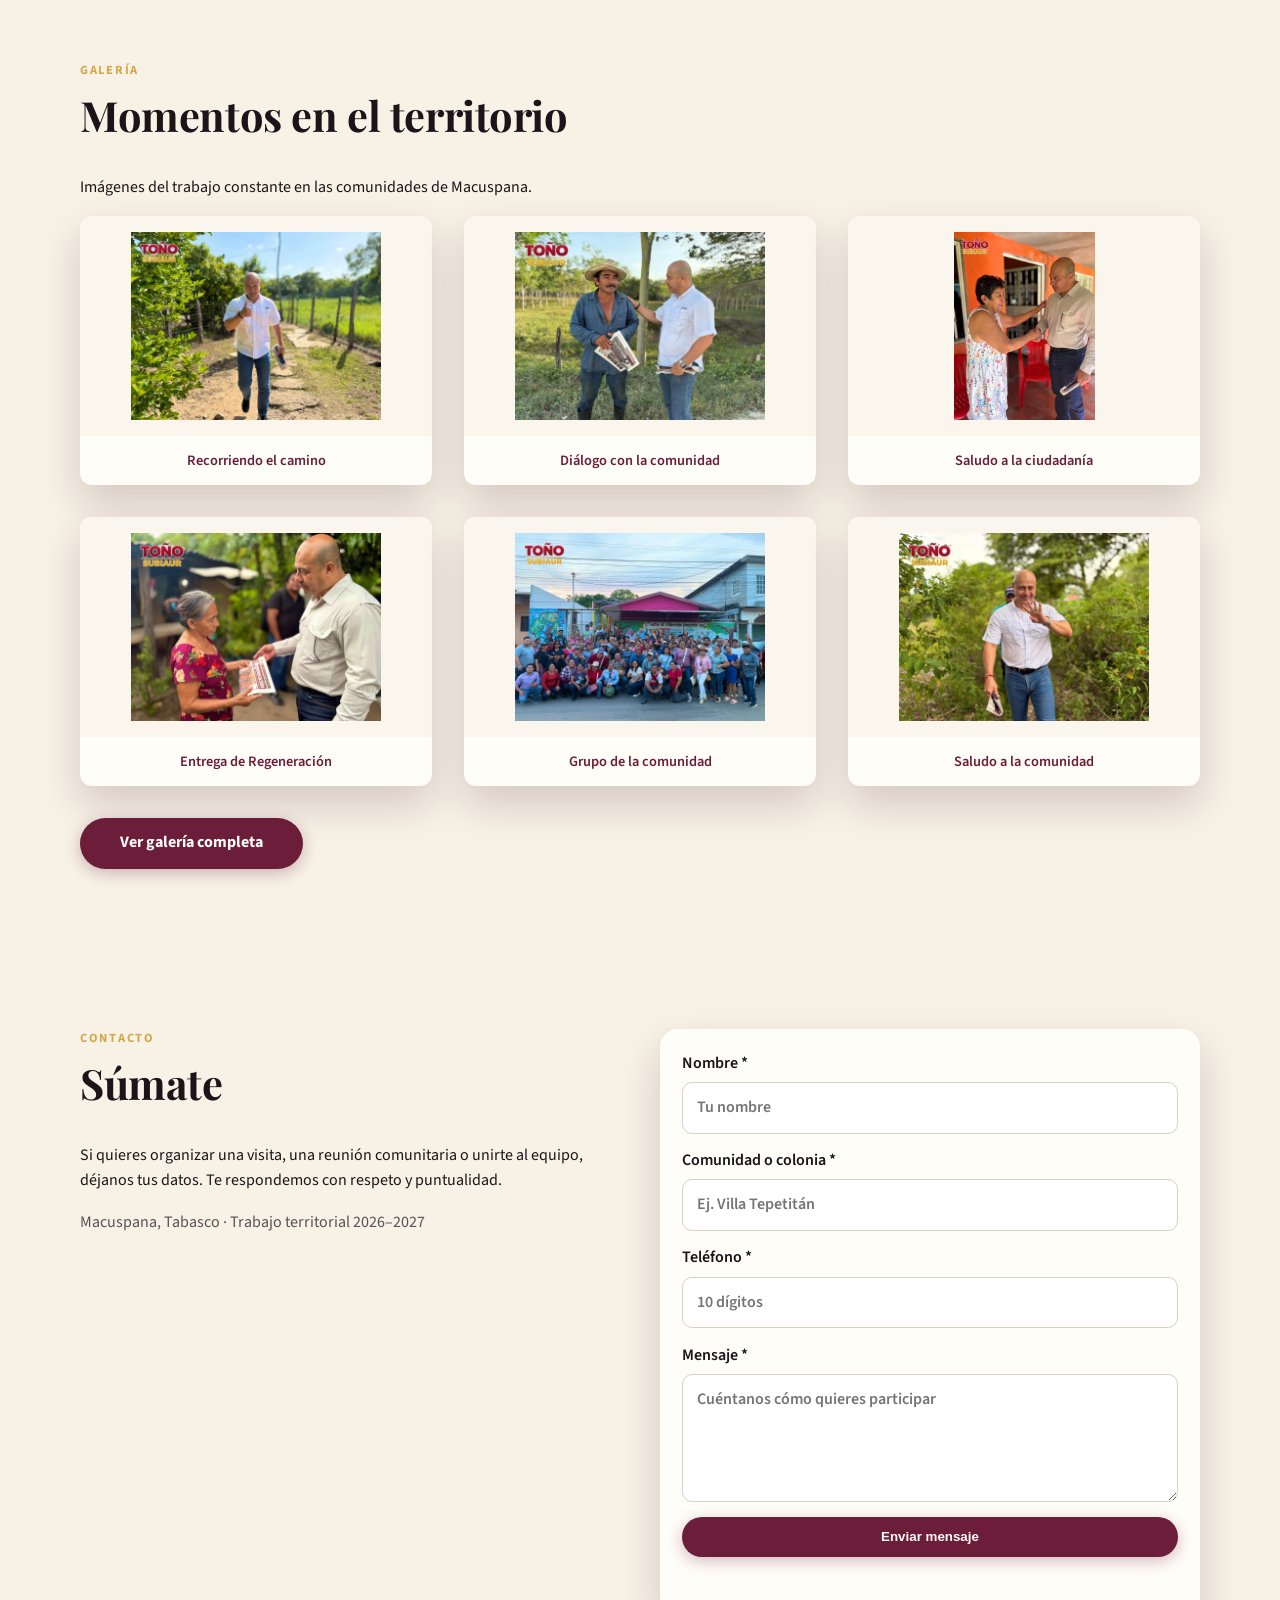
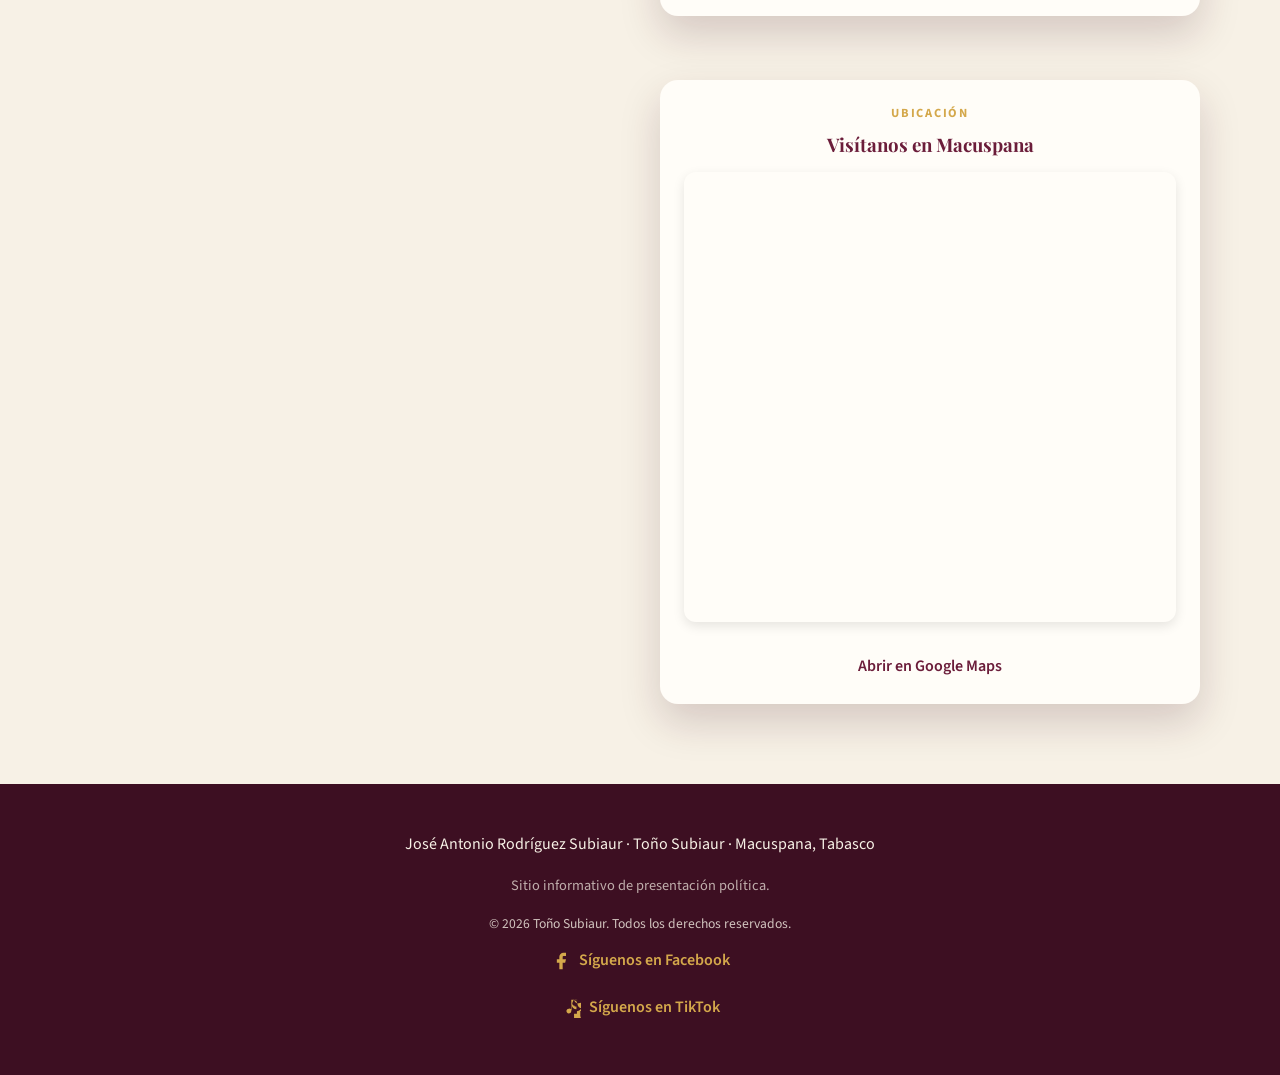
==== commit a9181bed: "Agregado el mapa de la oficina y agregado tiktok en el pie de pagina" ====
--- a/index.html
+++ b/index.html
@@ -283,26 +283,38 @@
             </p>
             <p class="note">Macuspana, Tabasco · Trabajo territorial 2026–2027</p>
           </div>
-          <form id="contact-form" action="https://formspree.io/f/xvkoebll" method="POST" novalidate>
-            <label>
-              Nombre *
-              <input type="text" name="nombre" required placeholder="Tu nombre" />
-            </label>
-            <label>
-              Comunidad o colonia *
-              <input type="text" name="comunidad" required placeholder="Ej. Villa Tepetitán" />
-            </label>
-            <label>
-              Teléfono *
-              <input type="tel" name="telefono" required placeholder="10 dígitos" pattern="[0-9]{10}" maxlength="10" inputmode="numeric" />
-            </label>
-            <label>
-              Mensaje *
-              <textarea name="mensaje" rows="4" required placeholder="Cuéntanos cómo quieres participar"></textarea>
-            </label>
-            <button class="btn primary" type="submit">Enviar mensaje</button>
-            <p class="form-status" role="status" aria-live="polite"></p>
-          </form>
+          <div class="contact-right">
+            <form id="contact-form" action="https://formspree.io/f/xvkoebll" method="POST" novalidate>
+              <label>
+                Nombre *
+                <input type="text" name="nombre" required placeholder="Tu nombre" />
+              </label>
+              <label>
+                Comunidad o colonia *
+                <input type="text" name="comunidad" required placeholder="Ej. Villa Tepetitán" />
+              </label>
+              <label>
+                Teléfono *
+                <input type="tel" name="telefono" required placeholder="10 dígitos" pattern="[0-9]{10}" maxlength="10" inputmode="numeric" />
+              </label>
+              <label>
+                Mensaje *
+                <textarea name="mensaje" rows="4" required placeholder="Cuéntanos cómo quieres participar"></textarea>
+              </label>
+              <button class="btn primary" type="submit">Enviar mensaje</button>
+              <p class="form-status" role="status" aria-live="polite"></p>
+            </form>
+            <div class="map-section">
+              <p class="eyebrow">Ubicación</p>
+              <h3>Visítanos en Macuspana</h3>
+              <div class="map-container">
+                <iframe src="https://www.google.com/maps/embed?pb=!1m18!1m12!1m3!1d949.9042945608999!2d-92.59081983037206!3d17.762662976121685!2m3!1f0!2f0!3f0!3m2!1i1024!2i768!4f13.1!3m3!1m2!1s0x85edf1909449c439%3A0xa7fdde3a45ba5fb4!2sProl.%20Ju%C3%A1rez%20102%2C%20Centro%2C%2086700%20Macuspana%2C%20Tab.!5e0!3m2!1ses!2smx!4v1789499640982!5m2!1ses!2smx" width="600" height="450" style="border:0;" allowfullscreen="" loading="lazy" referrerpolicy="strict-origin-when-cross-origin"></iframe>
+              </div>
+              <a href="https://maps.app.goo.gl/WtQcUK4mFajVZQZWA" target="_blank" rel="noopener noreferrer" class="map-link">
+                Abrir en Google Maps
+              </a>
+            </div>
+          </div>
         </div>
       </section>
     </main>
@@ -322,6 +334,14 @@
               <path d="M18 2h-3a5 5 0 0 0-5 5v3H7v4h3v8h4v-8h3l1-4h-4V7a1 1 0 0 1 1-1h3z"></path>
             </svg>
             Síguenos en Facebook
+          </a>
+        </p>
+        <p class="social-link">
+          <a href="https://www.tiktok.com/@jose.antonio.rodr6060?_r=1" target="_blank" rel="noopener noreferrer">
+            <svg class="tiktok-icon" width="20" height="20" viewBox="0 0 24 24" fill="currentColor">
+              <path d="M19.59 6.69a4.83 4.83 0 0 1-3.77-4.25V2h-3.45v13.67a2.89 2.89 0 0 1-5.2 1.74 2.89 2.89 0 0 1 2.31-4.65 2.92 2.92 0 0 1 3.43 2.21V8a5.62 5.62 0 0 0 5.62 5.62v-3.3h-2.1V9.41a2.92 2.92 0 0 1-2.31-4.65 2.89 2.89 0 0 1 5.2-1.74V2h-3.45v.44a4.83 4.83 0 0 1 3.77 4.25 5.62 5.62 0 0 0 5.62 5.62v3.3h-2.1v6.22a2.92 2.92 0 0 1-2.31 4.65 2.89 2.89 0 0 1-5.2 1.74V19h3.45v-3.24a5.62 5.62 0 0 0 5.62-5.62v-3.3h2.1V9.41a2.92 2.92 0 0 1 2.31-4.65z"></path>
+            </svg>
+            Síguenos en TikTok
           </a>
         </p>
       </div>
--- a/css/styles.css
+++ b/css/styles.css
@@ -360,9 +360,15 @@
 
 .split {
   display: grid;
-  grid-template-columns: 1.2fr 0.8fr;
+  grid-template-columns: 1fr 1fr;
   gap: 2.5rem;
   align-items: start;
+}
+
+.contact-right {
+  display: flex;
+  flex-direction: column;
+  gap: 2rem;
 }
 
 .facts {
@@ -618,6 +624,11 @@
   height: 20px;
 }
 
+.tiktok-icon {
+  width: 20px;
+  height: 20px;
+}
+
 .social-link a:hover {
   color: var(--gold-light);
   text-decoration: underline;
@@ -755,6 +766,46 @@
   color: var(--muted);
   line-height: 1.6;
   margin-bottom: 2rem;
+}
+
+.map-section {
+  margin-top: 2rem;
+  padding: 1.5rem;
+  background: var(--white);
+  border-radius: 18px;
+  box-shadow: var(--shadow);
+  text-align: center;
+}
+
+.map-section h3 {
+  color: var(--guinda);
+  margin: 0.5rem 0 1rem 0;
+}
+
+.map-container {
+  margin: 1rem 0;
+  border-radius: 12px;
+  overflow: hidden;
+  box-shadow: 0 4px 12px rgba(0, 0, 0, 0.1);
+}
+
+.map-container iframe {
+  width: 100%;
+  display: block;
+}
+
+.map-link {
+  display: inline-block;
+  margin-top: 1rem;
+  color: var(--guinda);
+  text-decoration: none;
+  font-weight: 600;
+  transition: color 0.3s ease;
+}
+
+.map-link:hover {
+  color: var(--guinda-light);
+  text-decoration: underline;
 }
 
 /* Lightbox styles */
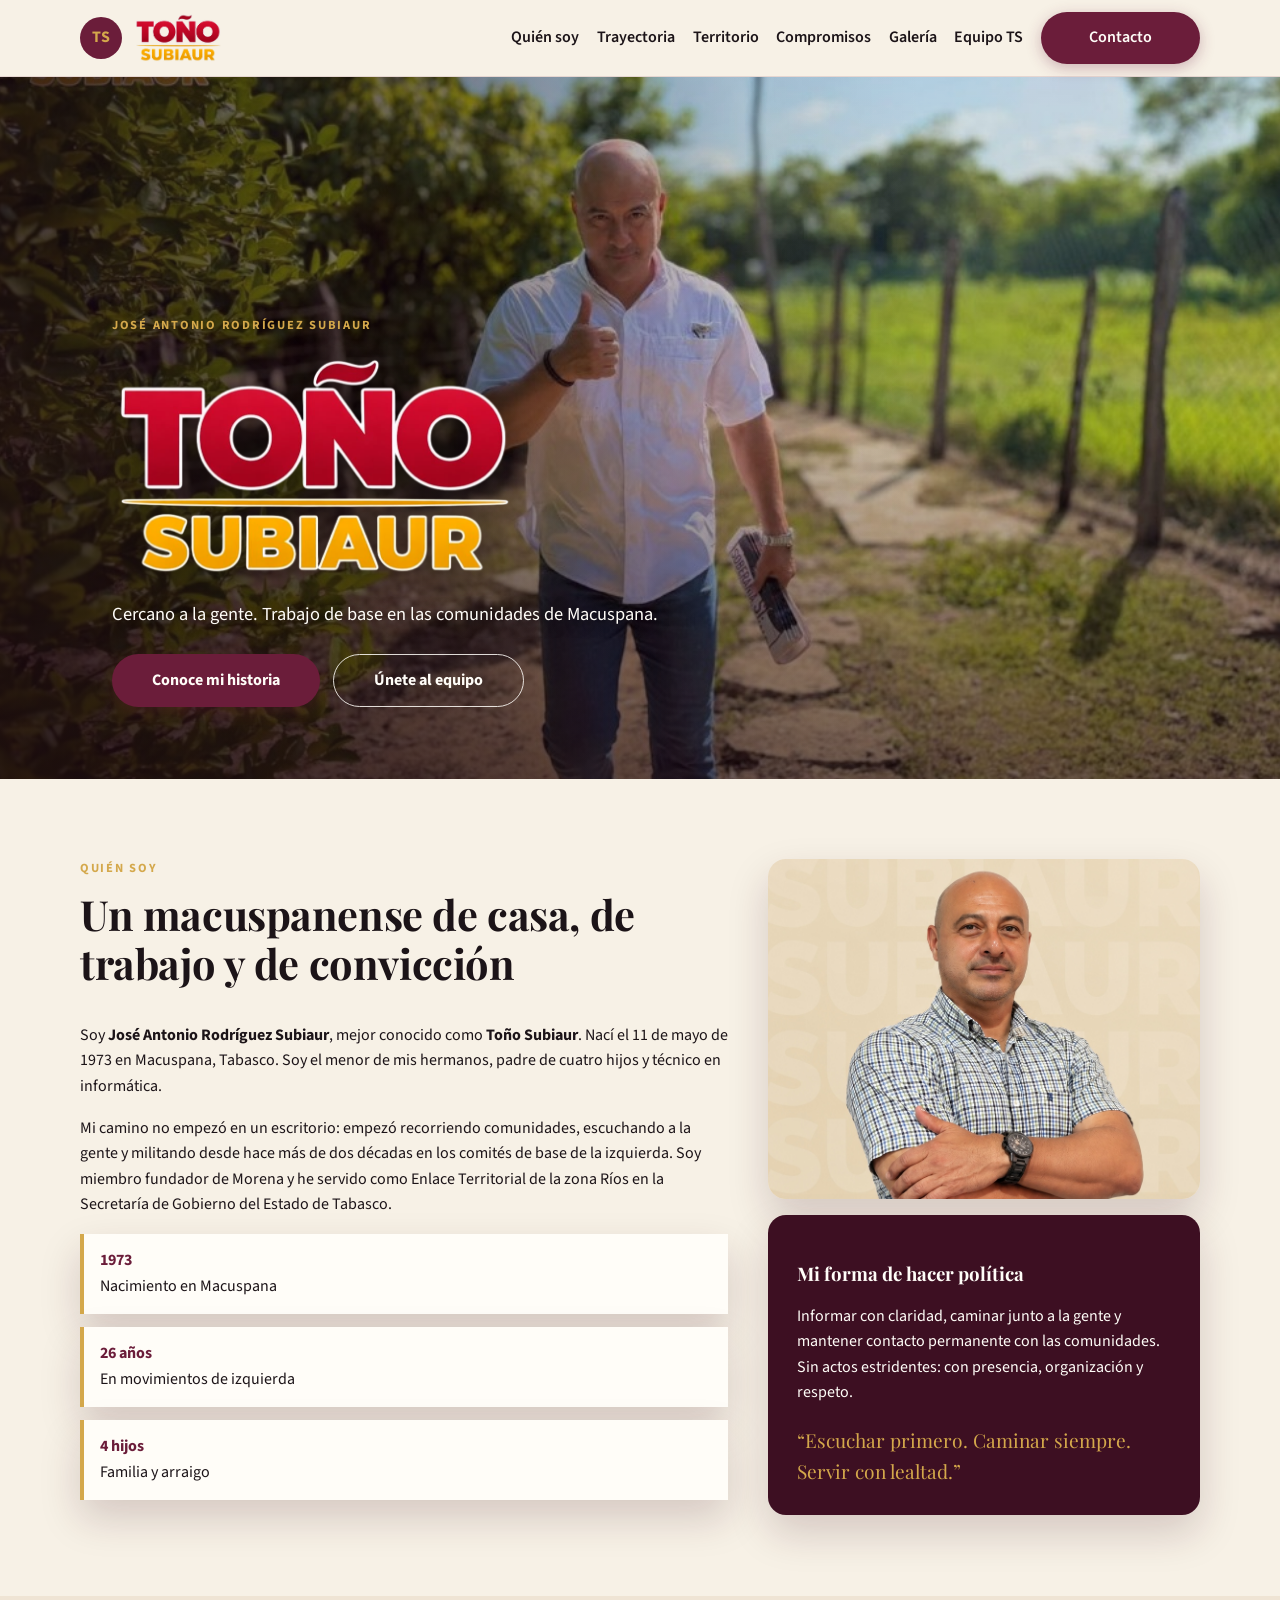
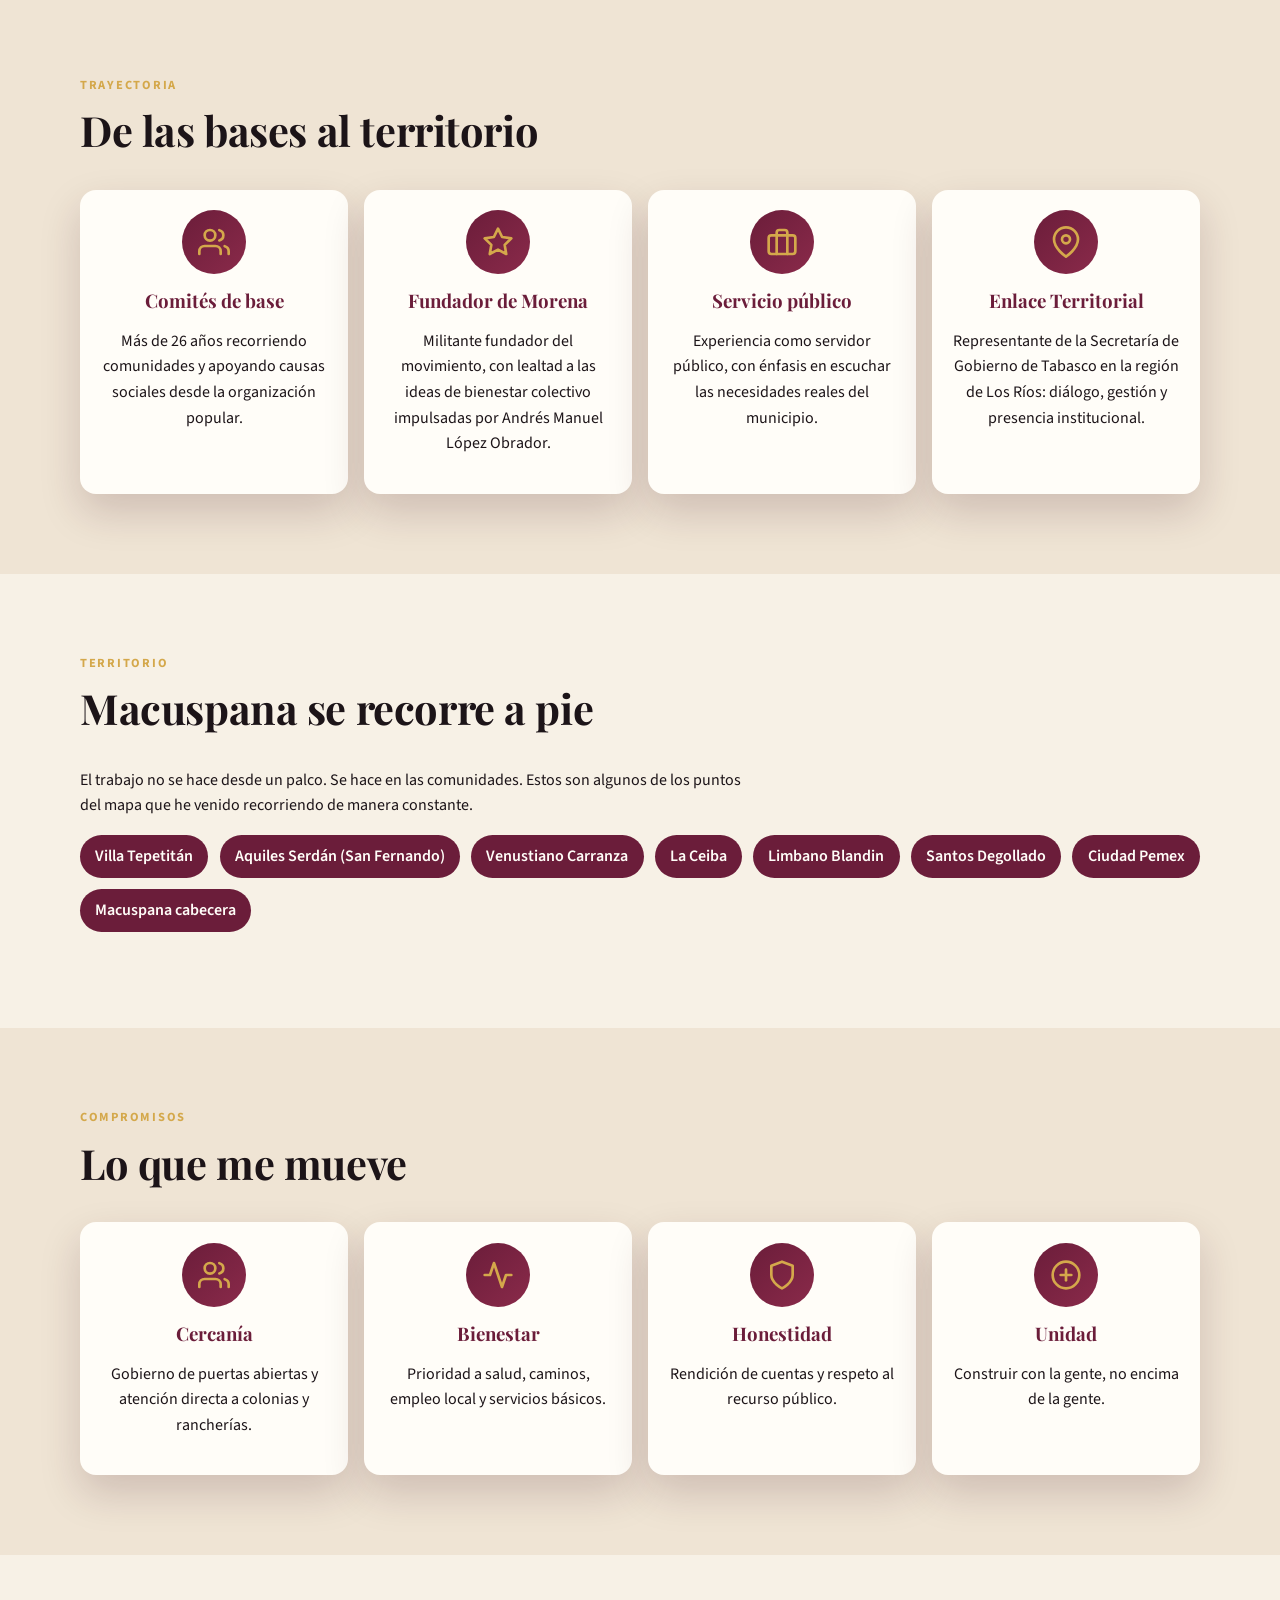
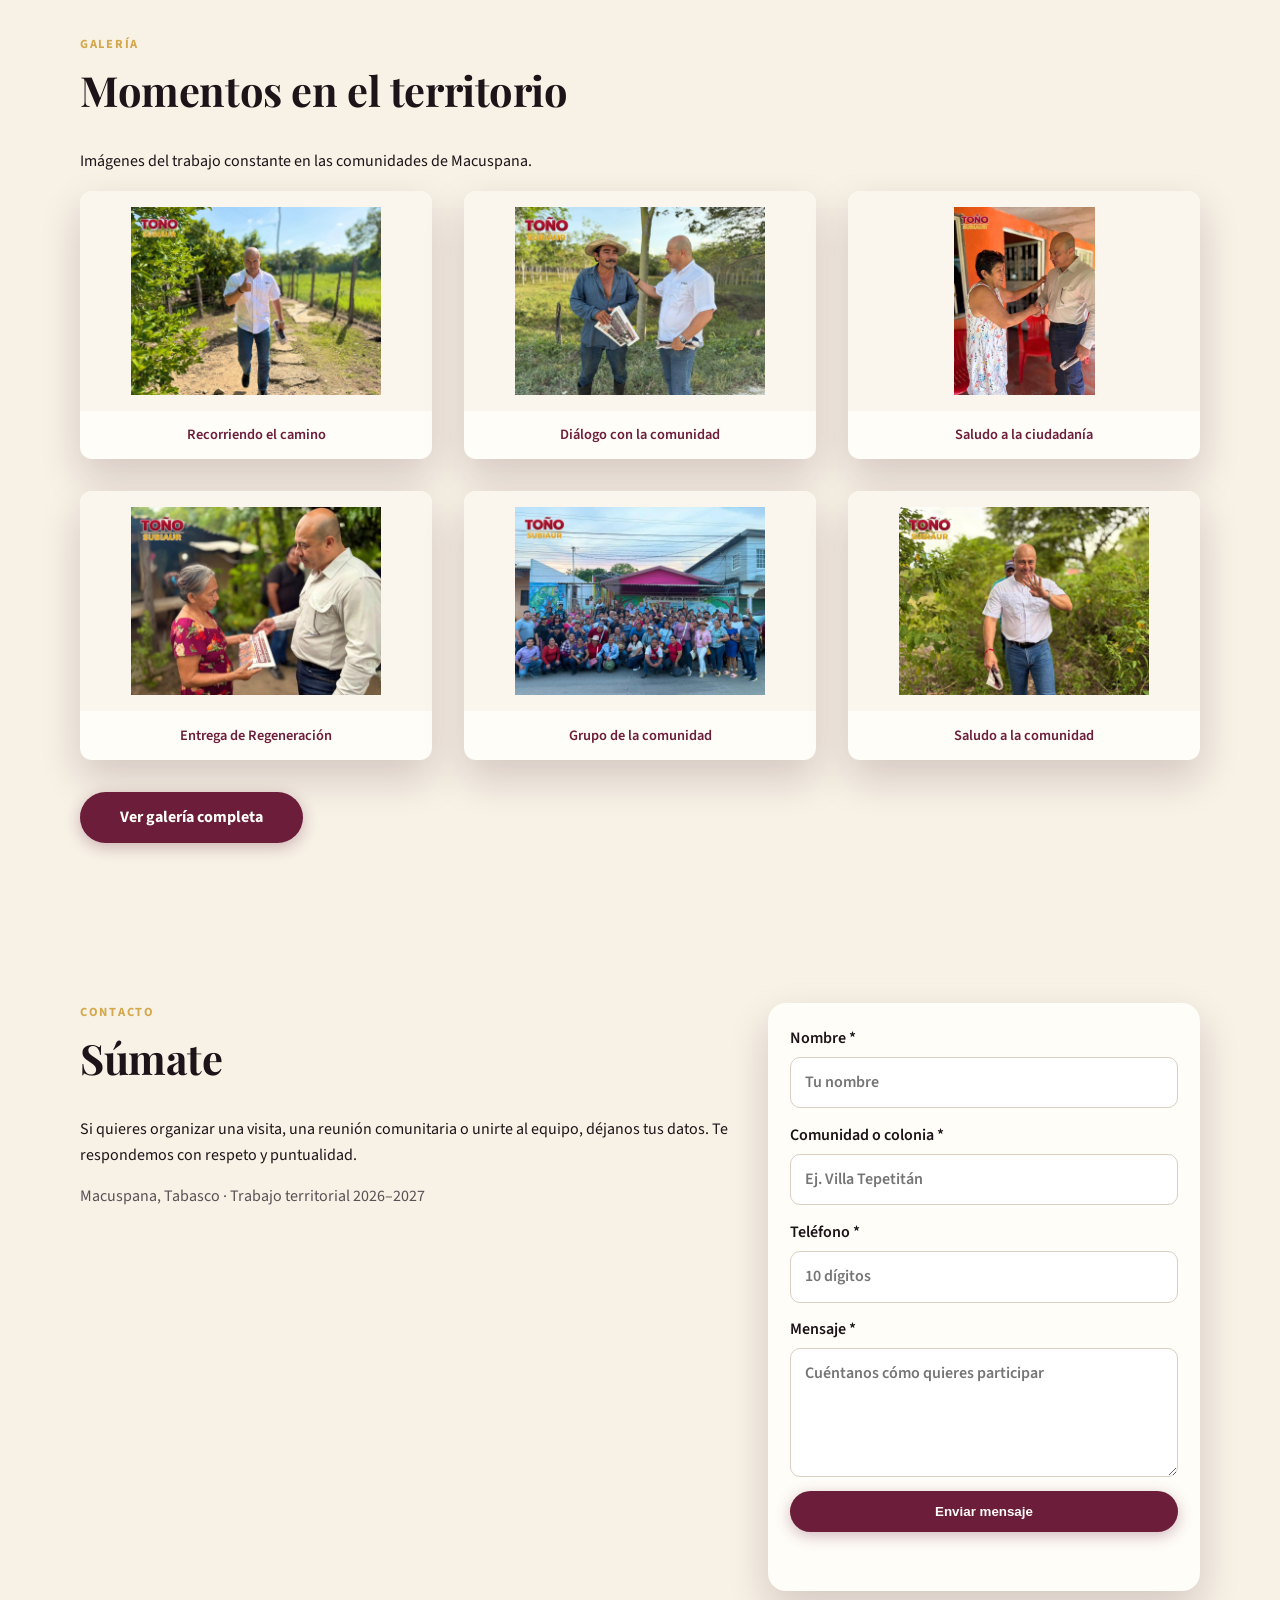
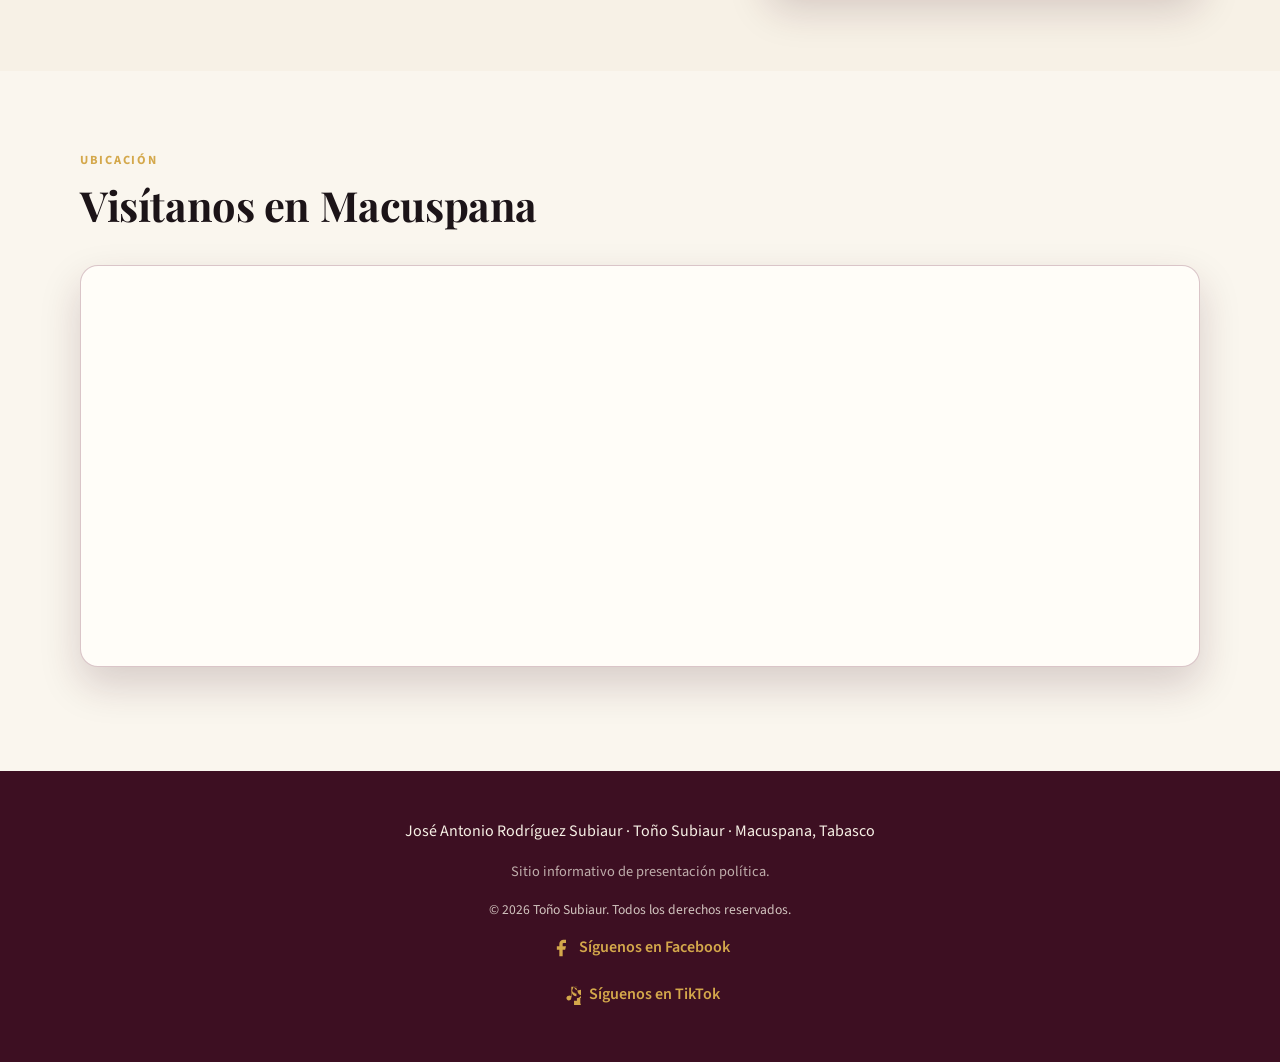
==== commit 16607fda: "Modificado el mapa" ====
--- a/index.html
+++ b/index.html
@@ -283,37 +283,35 @@
             </p>
             <p class="note">Macuspana, Tabasco · Trabajo territorial 2026–2027</p>
           </div>
-          <div class="contact-right">
-            <form id="contact-form" action="https://formspree.io/f/xvkoebll" method="POST" novalidate>
-              <label>
-                Nombre *
-                <input type="text" name="nombre" required placeholder="Tu nombre" />
-              </label>
-              <label>
-                Comunidad o colonia *
-                <input type="text" name="comunidad" required placeholder="Ej. Villa Tepetitán" />
-              </label>
-              <label>
-                Teléfono *
-                <input type="tel" name="telefono" required placeholder="10 dígitos" pattern="[0-9]{10}" maxlength="10" inputmode="numeric" />
-              </label>
-              <label>
-                Mensaje *
-                <textarea name="mensaje" rows="4" required placeholder="Cuéntanos cómo quieres participar"></textarea>
-              </label>
-              <button class="btn primary" type="submit">Enviar mensaje</button>
-              <p class="form-status" role="status" aria-live="polite"></p>
-            </form>
-            <div class="map-section">
-              <p class="eyebrow">Ubicación</p>
-              <h3>Visítanos en Macuspana</h3>
-              <div class="map-container">
-                <iframe src="https://www.google.com/maps/embed?pb=!1m18!1m12!1m3!1d949.9042945608999!2d-92.59081983037206!3d17.762662976121685!2m3!1f0!2f0!3f0!3m2!1i1024!2i768!4f13.1!3m3!1m2!1s0x85edf1909449c439%3A0xa7fdde3a45ba5fb4!2sProl.%20Ju%C3%A1rez%20102%2C%20Centro%2C%2086700%20Macuspana%2C%20Tab.!5e0!3m2!1ses!2smx!4v1789499640982!5m2!1ses!2smx" width="600" height="450" style="border:0;" allowfullscreen="" loading="lazy" referrerpolicy="strict-origin-when-cross-origin"></iframe>
-              </div>
-              <a href="https://maps.app.goo.gl/WtQcUK4mFajVZQZWA" target="_blank" rel="noopener noreferrer" class="map-link">
-                Abrir en Google Maps
-              </a>
-            </div>
+          <form id="contact-form" action="https://formspree.io/f/xvkoebll" method="POST" novalidate>
+            <label>
+              Nombre *
+              <input type="text" name="nombre" required placeholder="Tu nombre" />
+            </label>
+            <label>
+              Comunidad o colonia *
+              <input type="text" name="comunidad" required placeholder="Ej. Villa Tepetitán" />
+            </label>
+            <label>
+              Teléfono *
+              <input type="tel" name="telefono" required placeholder="10 dígitos" pattern="[0-9]{10}" maxlength="10" inputmode="numeric" />
+            </label>
+            <label>
+              Mensaje *
+              <textarea name="mensaje" rows="4" required placeholder="Cuéntanos cómo quieres participar"></textarea>
+            </label>
+            <button class="btn primary" type="submit">Enviar mensaje</button>
+            <p class="form-status" role="status" aria-live="polite"></p>
+          </form>
+        </div>
+      </section>
+
+      <section class="section map-section-full">
+        <div class="container">
+          <p class="eyebrow">Ubicación</p>
+          <h2>Visítanos en Macuspana</h2>
+          <div class="map-container-full">
+            <iframe src="https://www.google.com/maps/embed?pb=!1m18!1m12!1m3!1d949.9042945608999!2d-92.59081983037206!3d17.762662976121685!2m3!1f0!2f0!3f0!3m2!1i1024!2i768!4f13.1!3m3!1m2!1s0x85edf1909449c439%3A0xa7fdde3a45ba5fb4!2sProl.%20Ju%C3%A1rez%20102%2C%20Centro%2C%2086700%20Macuspana%2C%20Tab.!5e0!3m2!1ses!2smx!4v1789499640982!5m2!1ses!2smx" width="600" height="450" style="border:0;" allowfullscreen="" loading="lazy" referrerpolicy="strict-origin-when-cross-origin"></iframe>
           </div>
         </div>
       </section>
--- a/css/styles.css
+++ b/css/styles.css
@@ -360,15 +360,9 @@
 
 .split {
   display: grid;
-  grid-template-columns: 1fr 1fr;
+  grid-template-columns: 1.2fr 0.8fr;
   gap: 2.5rem;
   align-items: start;
-}
-
-.contact-right {
-  display: flex;
-  flex-direction: column;
-  gap: 2rem;
 }
 
 .facts {
@@ -782,30 +776,55 @@
   margin: 0.5rem 0 1rem 0;
 }
 
-.map-container {
-  margin: 1rem 0;
-  border-radius: 12px;
+.map-button {
+  display: inline-flex;
+  align-items: center;
+  gap: 0.5rem;
+  padding: 0.8rem 1.5rem;
+  background: var(--guinda);
+  color: var(--white);
+  text-decoration: none;
+  border-radius: 999px;
+  font-weight: 600;
+  transition: all 0.3s ease;
+  box-shadow: 0 4px 15px rgba(107, 29, 58, 0.3);
+}
+
+.map-button:hover {
+  background: var(--guinda-light);
+  transform: translateY(-2px);
+  box-shadow: 0 6px 20px rgba(107, 29, 58, 0.4);
+}
+
+.map-icon {
+  width: 24px;
+  height: 24px;
+}
+
+.map-section-full {
+  background: var(--cream-light);
+}
+
+.map-container-full {
+  border-radius: 18px;
   overflow: hidden;
-  box-shadow: 0 4px 12px rgba(0, 0, 0, 0.1);
-}
-
-.map-container iframe {
+  box-shadow: var(--shadow);
+  margin: 1.5rem 0;
+  border: 1px solid rgba(107, 29, 58, 0.25);
+  background: var(--white);
+  transition: all 0.3s ease;
+}
+
+.map-container-full:hover {
+  box-shadow: var(--shadow-hover);
+  transform: translateY(-3px);
+}
+
+.map-container-full iframe {
   width: 100%;
+  height: 400px;
   display: block;
-}
-
-.map-link {
-  display: inline-block;
-  margin-top: 1rem;
-  color: var(--guinda);
-  text-decoration: none;
-  font-weight: 600;
-  transition: color 0.3s ease;
-}
-
-.map-link:hover {
-  color: var(--guinda-light);
-  text-decoration: underline;
+  border: 0;
 }
 
 /* Lightbox styles */
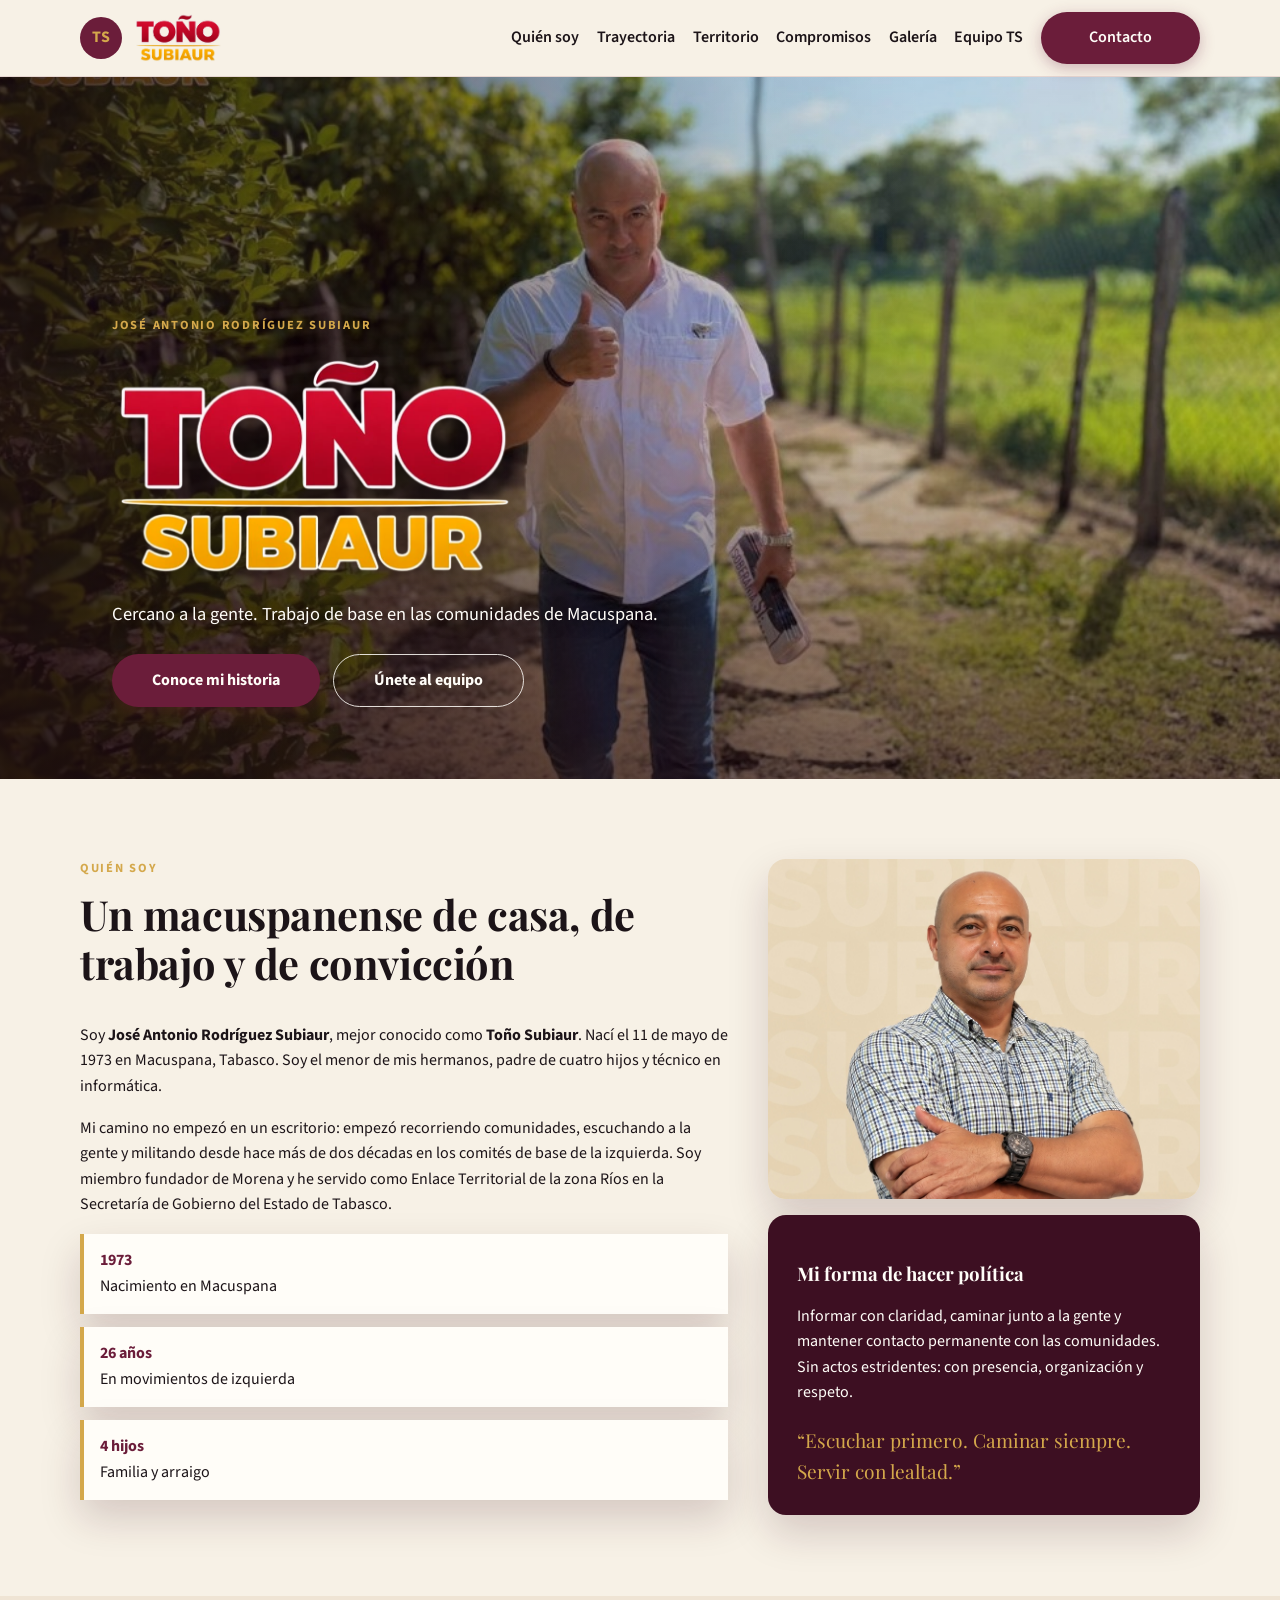
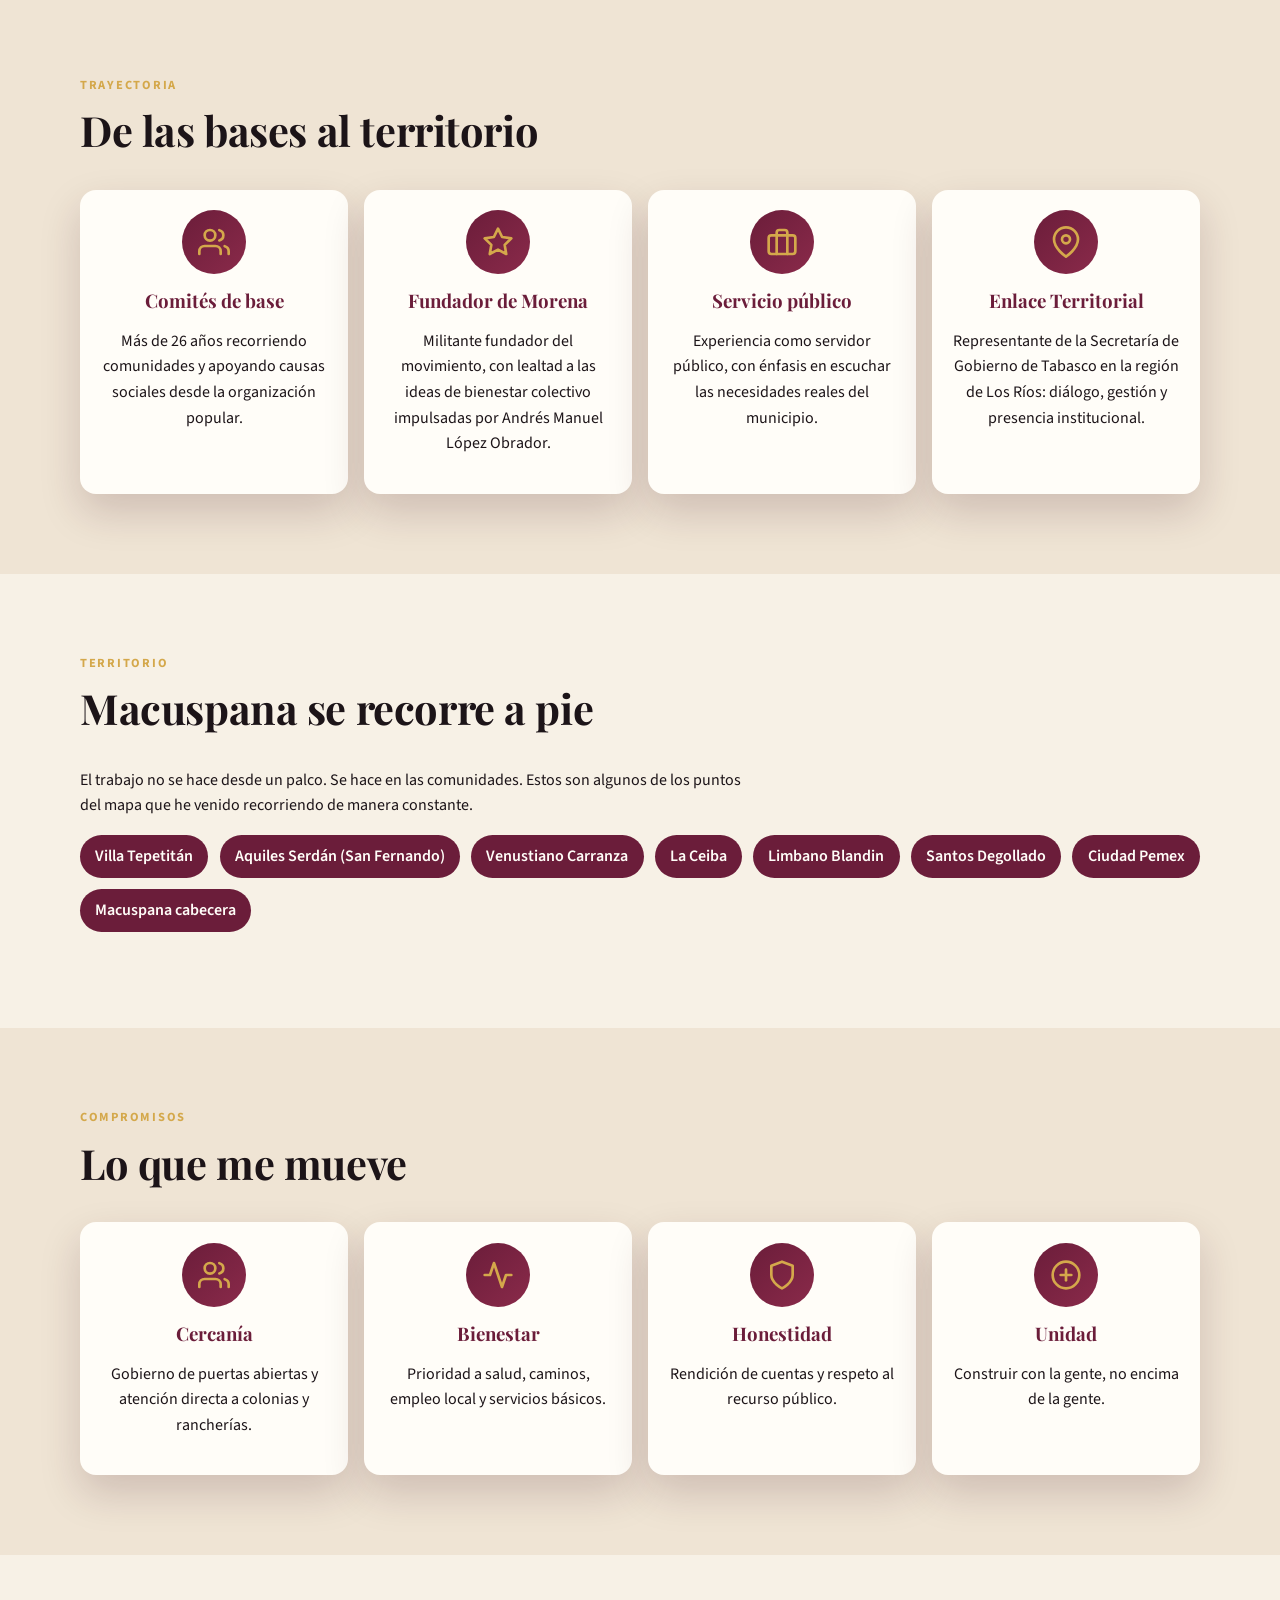
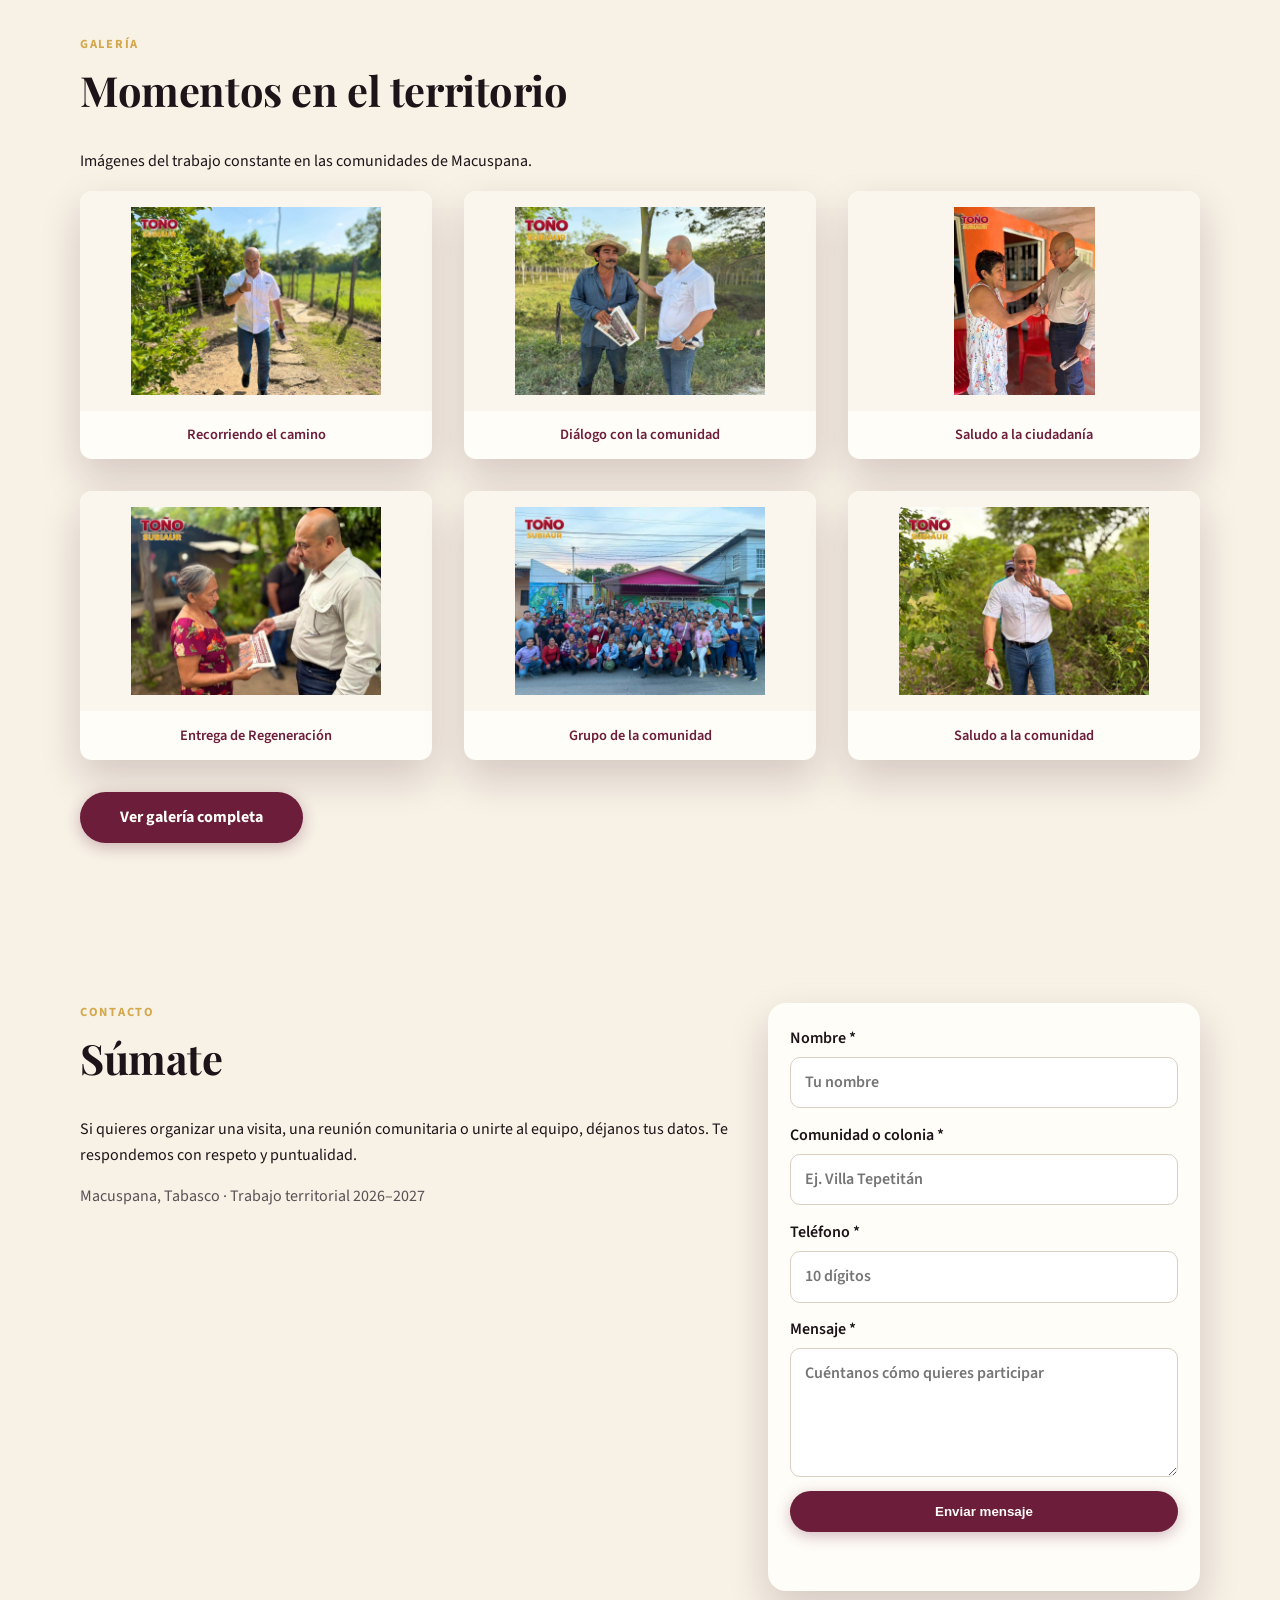
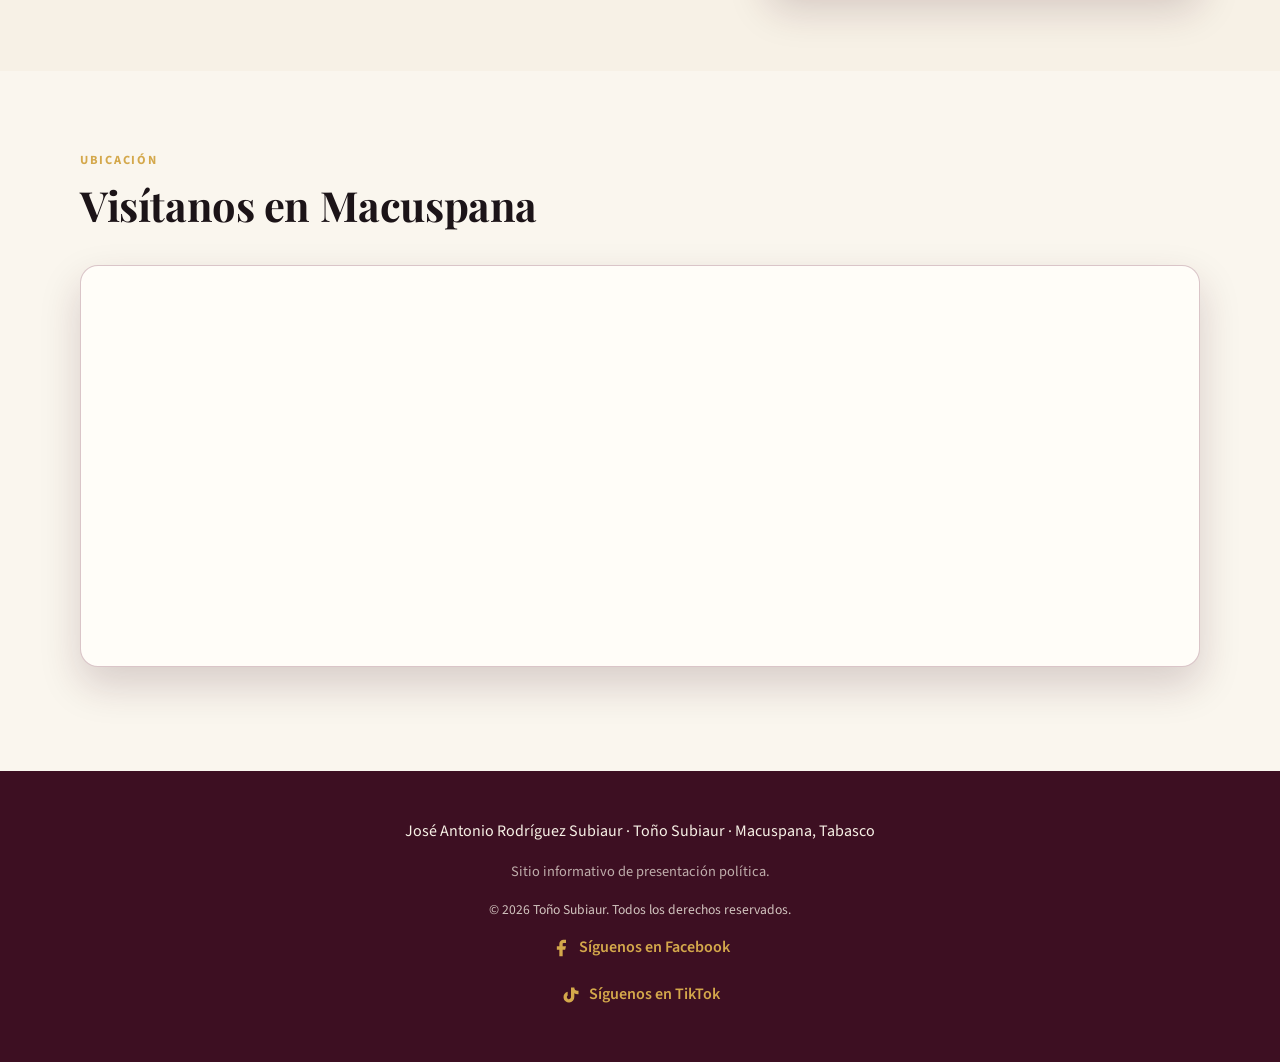
==== commit 4cfbd84d: "Corregido el logo de TikTok del footer" ====
--- a/index.html
+++ b/index.html
@@ -337,7 +337,7 @@
         <p class="social-link">
           <a href="https://www.tiktok.com/@jose.antonio.rodr6060?_r=1" target="_blank" rel="noopener noreferrer">
             <svg class="tiktok-icon" width="20" height="20" viewBox="0 0 24 24" fill="currentColor">
-              <path d="M19.59 6.69a4.83 4.83 0 0 1-3.77-4.25V2h-3.45v13.67a2.89 2.89 0 0 1-5.2 1.74 2.89 2.89 0 0 1 2.31-4.65 2.92 2.92 0 0 1 3.43 2.21V8a5.62 5.62 0 0 0 5.62 5.62v-3.3h-2.1V9.41a2.92 2.92 0 0 1-2.31-4.65 2.89 2.89 0 0 1 5.2-1.74V2h-3.45v.44a4.83 4.83 0 0 1 3.77 4.25 5.62 5.62 0 0 0 5.62 5.62v3.3h-2.1v6.22a2.92 2.92 0 0 1-2.31 4.65 2.89 2.89 0 0 1-5.2 1.74V19h3.45v-3.24a5.62 5.62 0 0 0 5.62-5.62v-3.3h2.1V9.41a2.92 2.92 0 0 1 2.31-4.65z"></path>
+              <path d="M21,7H20a4,4,0,0,1-4-4H12V14.5a2.5,2.5,0,1,1-4-2V8.18a6.5,6.5,0,1,0,8,6.32V9.92A8,8,0,0,0,20,11h1Z"></path>
             </svg>
             Síguenos en TikTok
           </a>
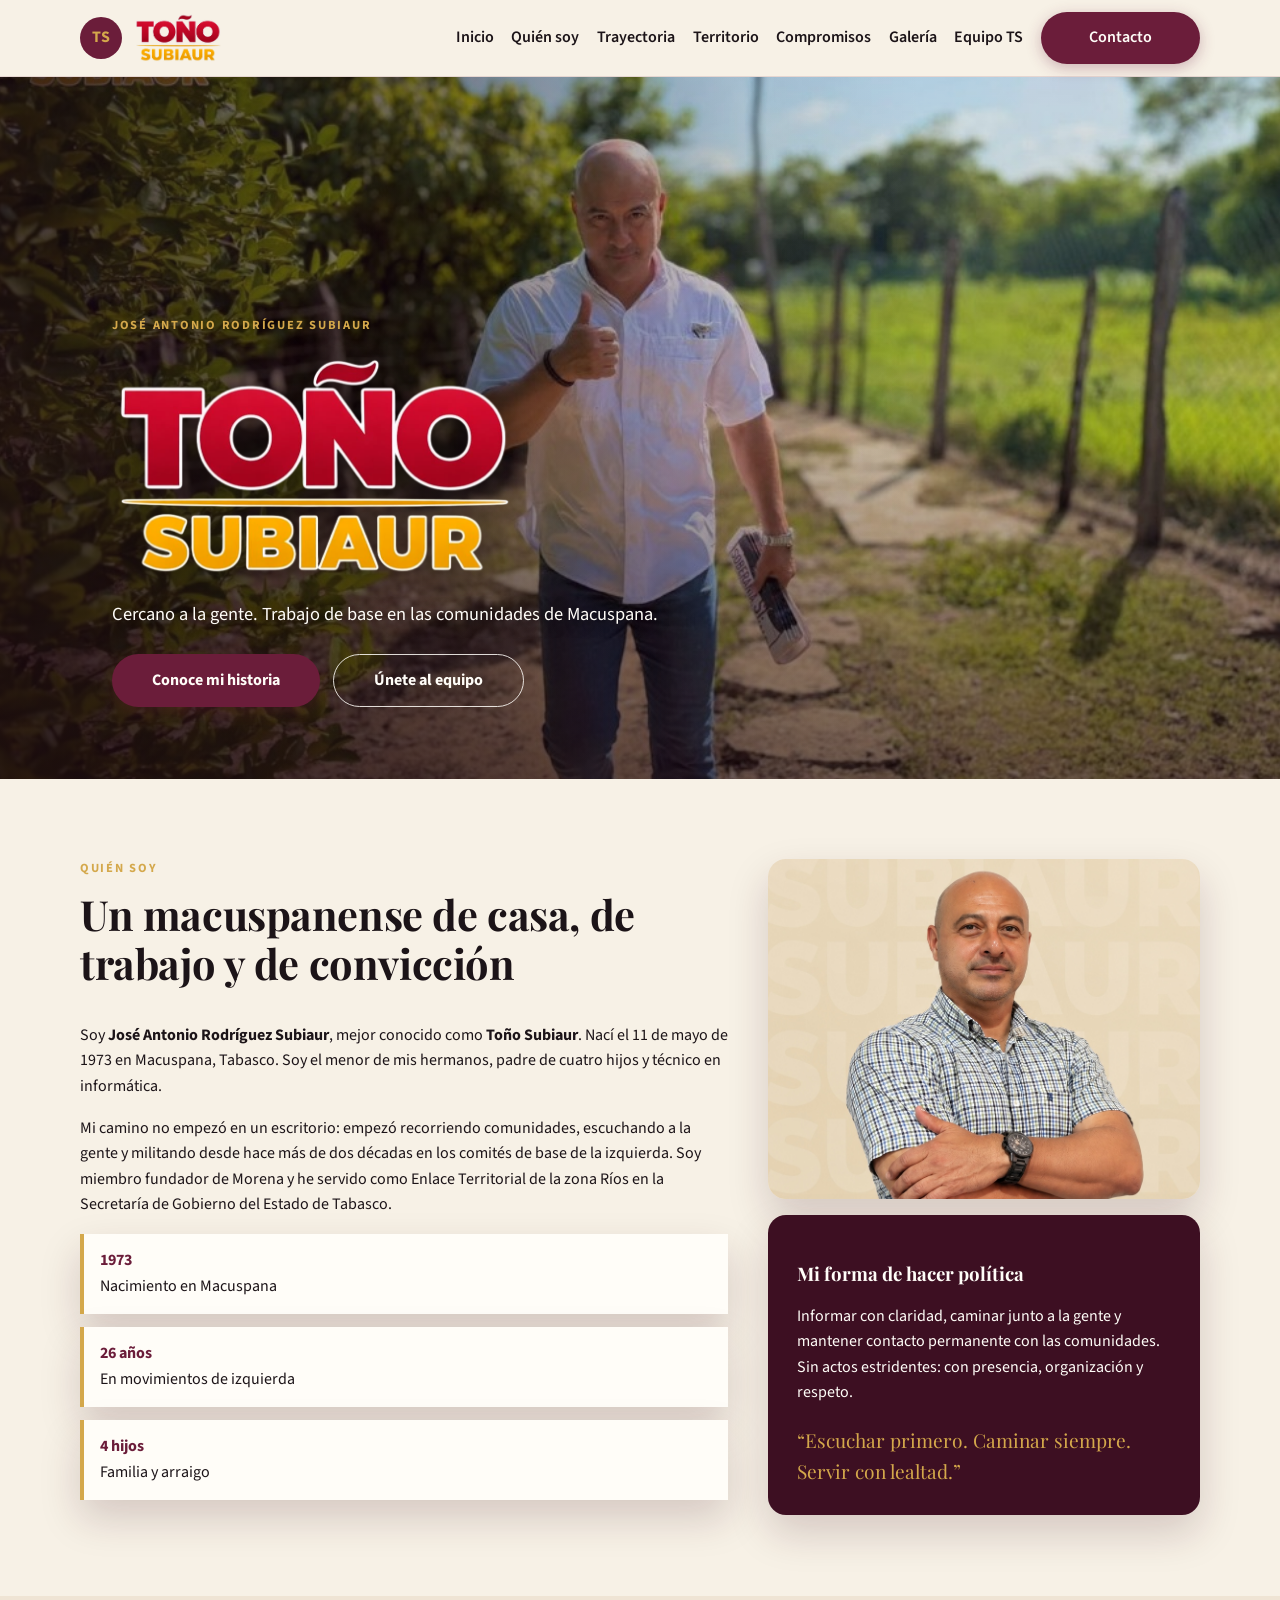
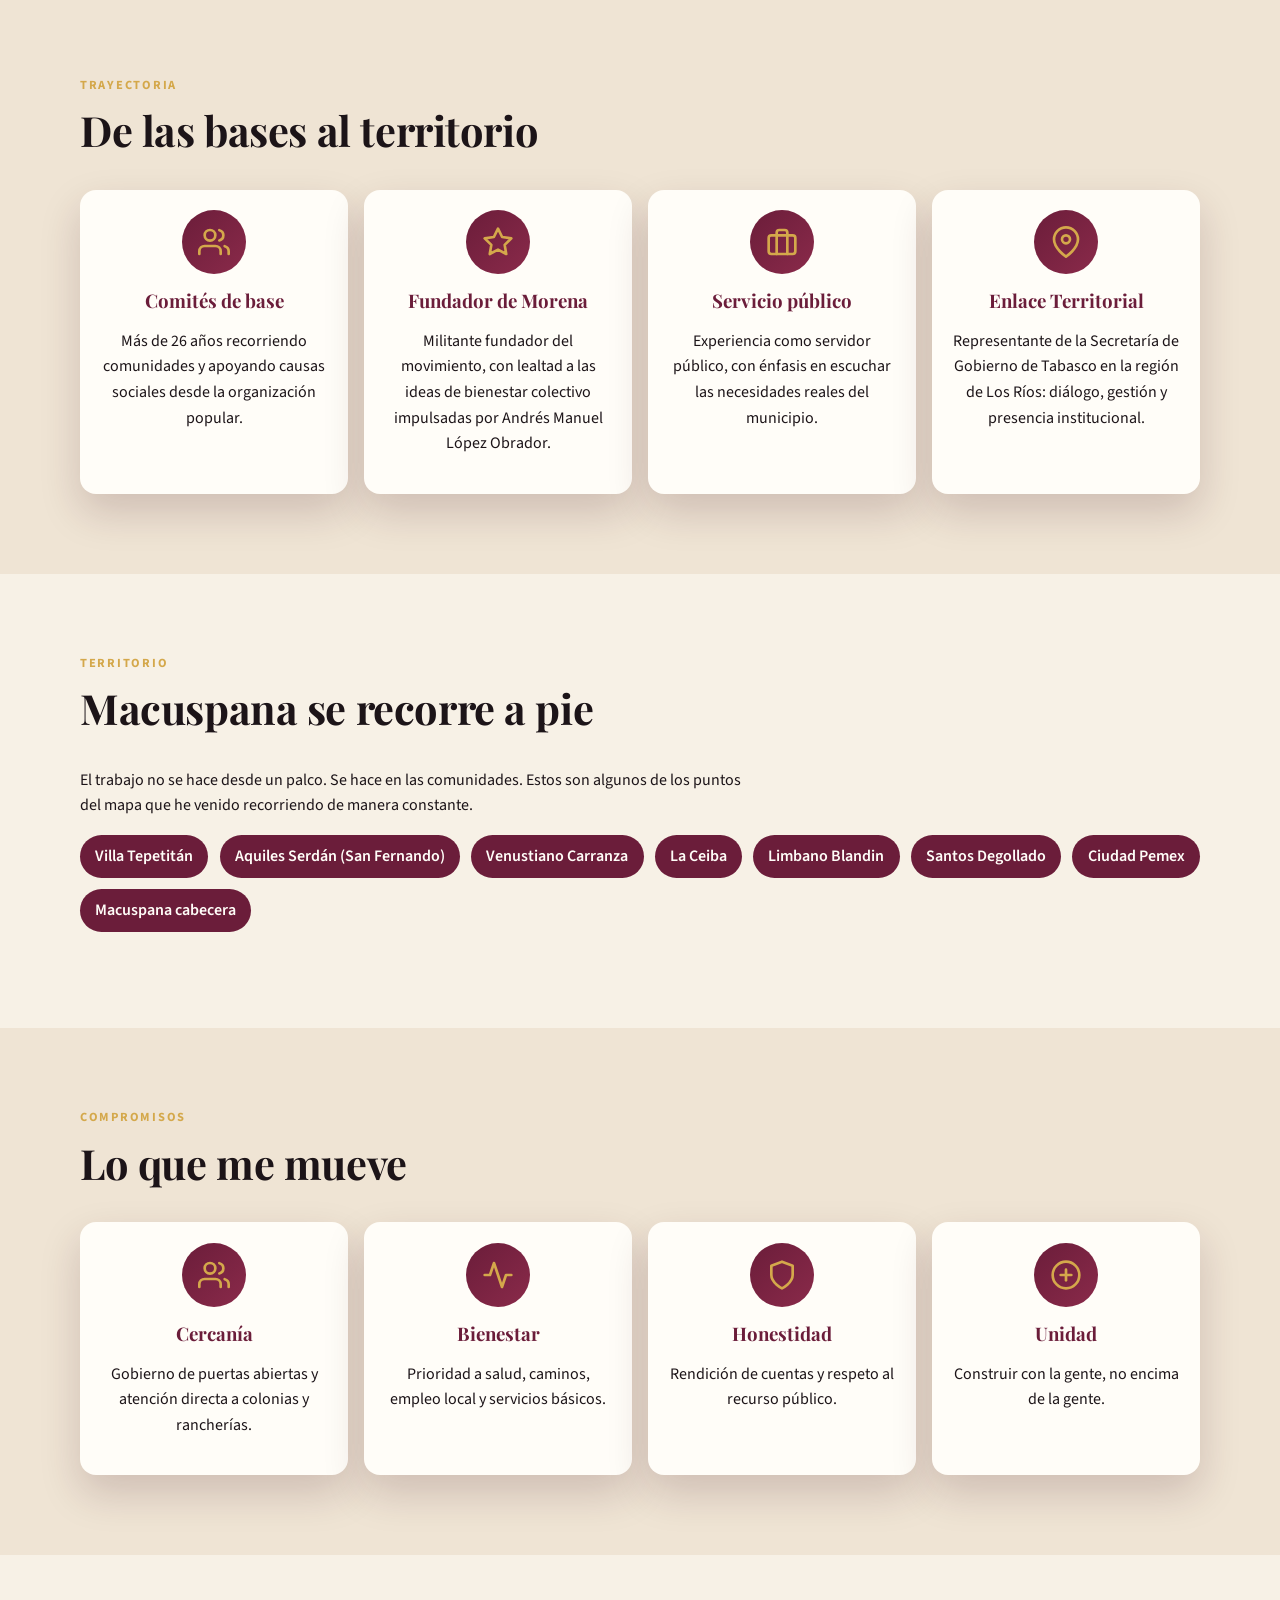
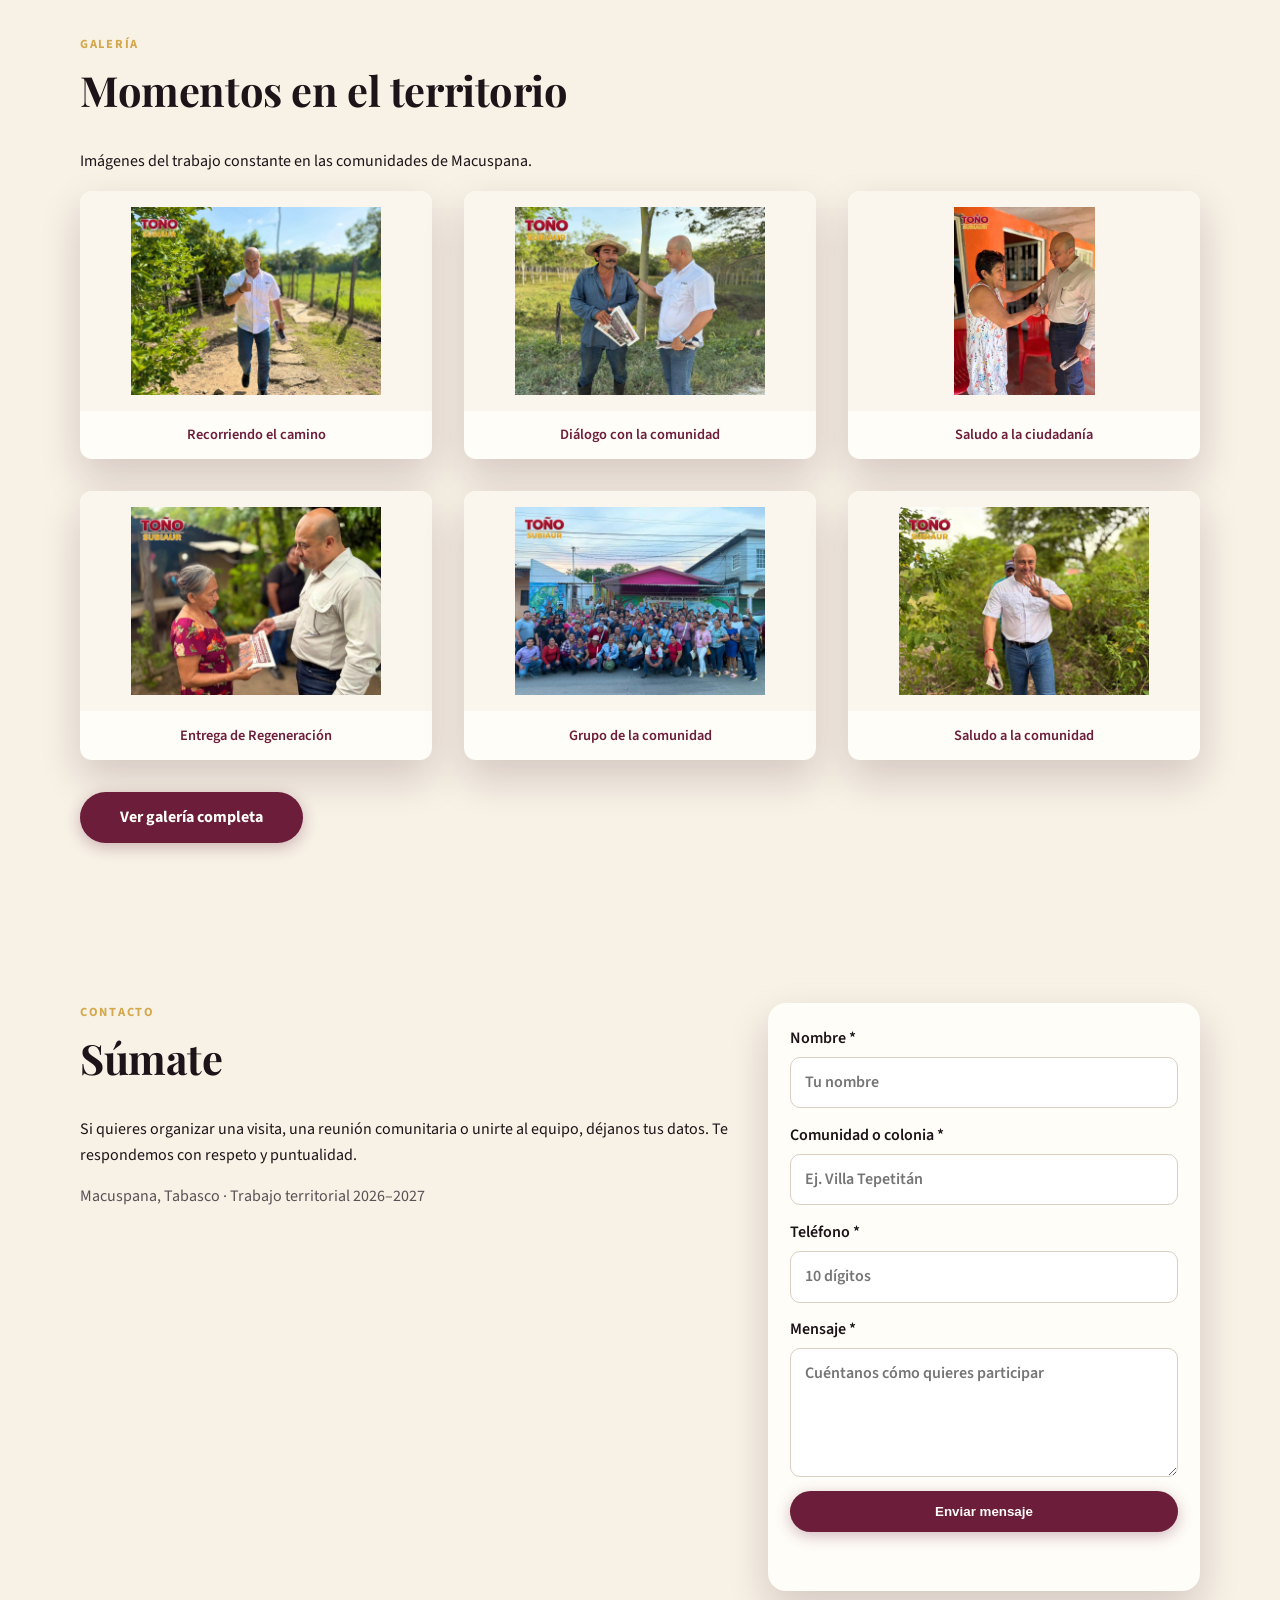
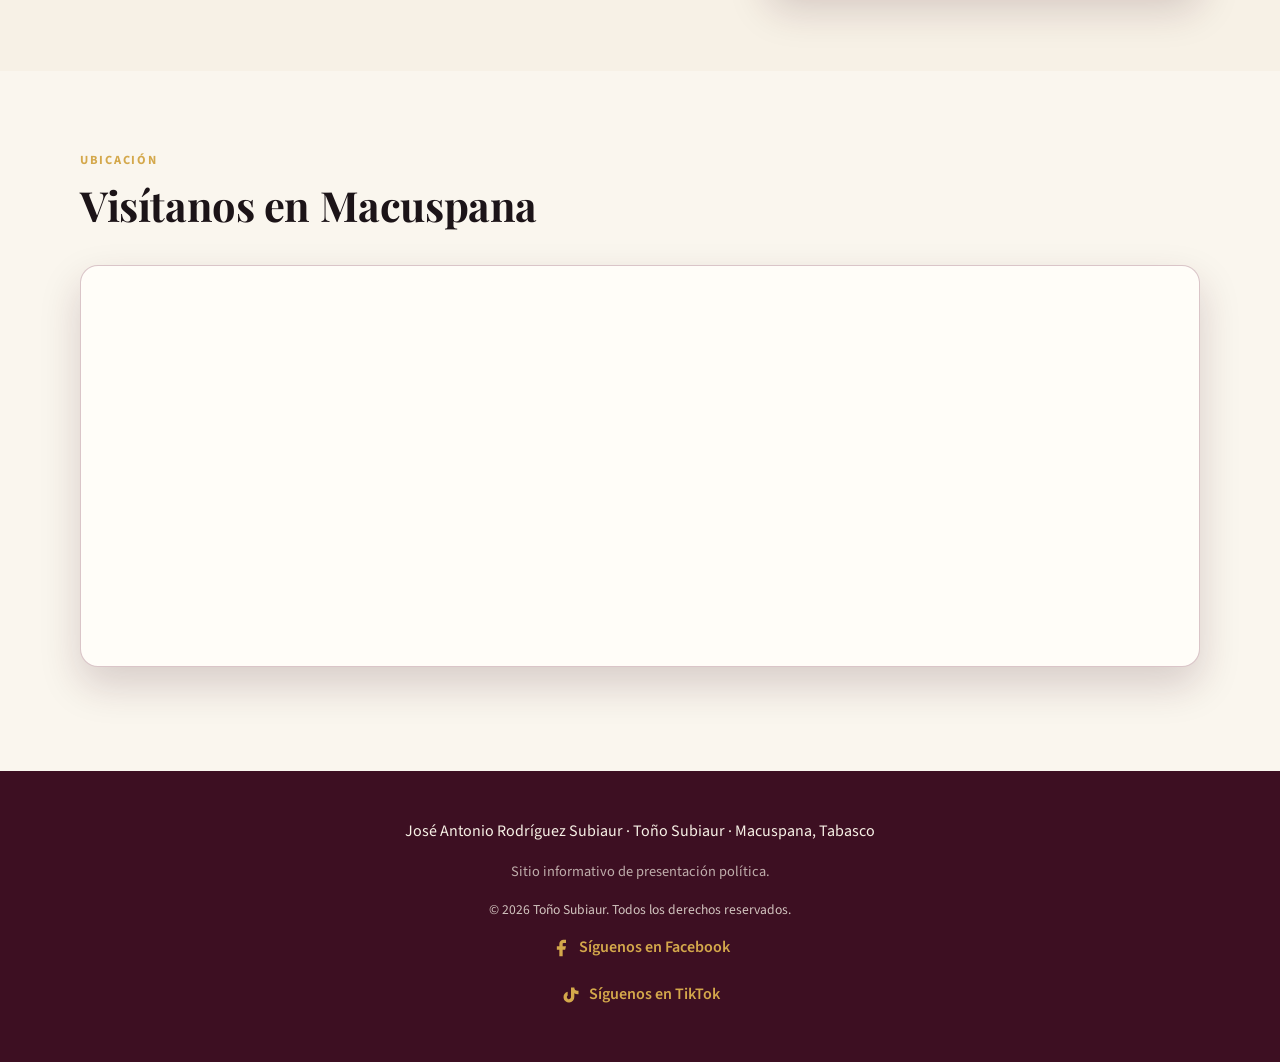
==== commit 83172f6c: "Devuelto la opcion Inicio en el menu" ====
--- a/index.html
+++ b/index.html
@@ -32,6 +32,7 @@
           <span></span>
         </button>
         <ul class="nav-links">
+          <li><a href="#inicio">Inicio</a></li>
           <li><a href="#quien-soy">Quién soy</a></li>
           <li><a href="#trayectoria">Trayectoria</a></li>
           <li><a href="#territorio">Territorio</a></li>
